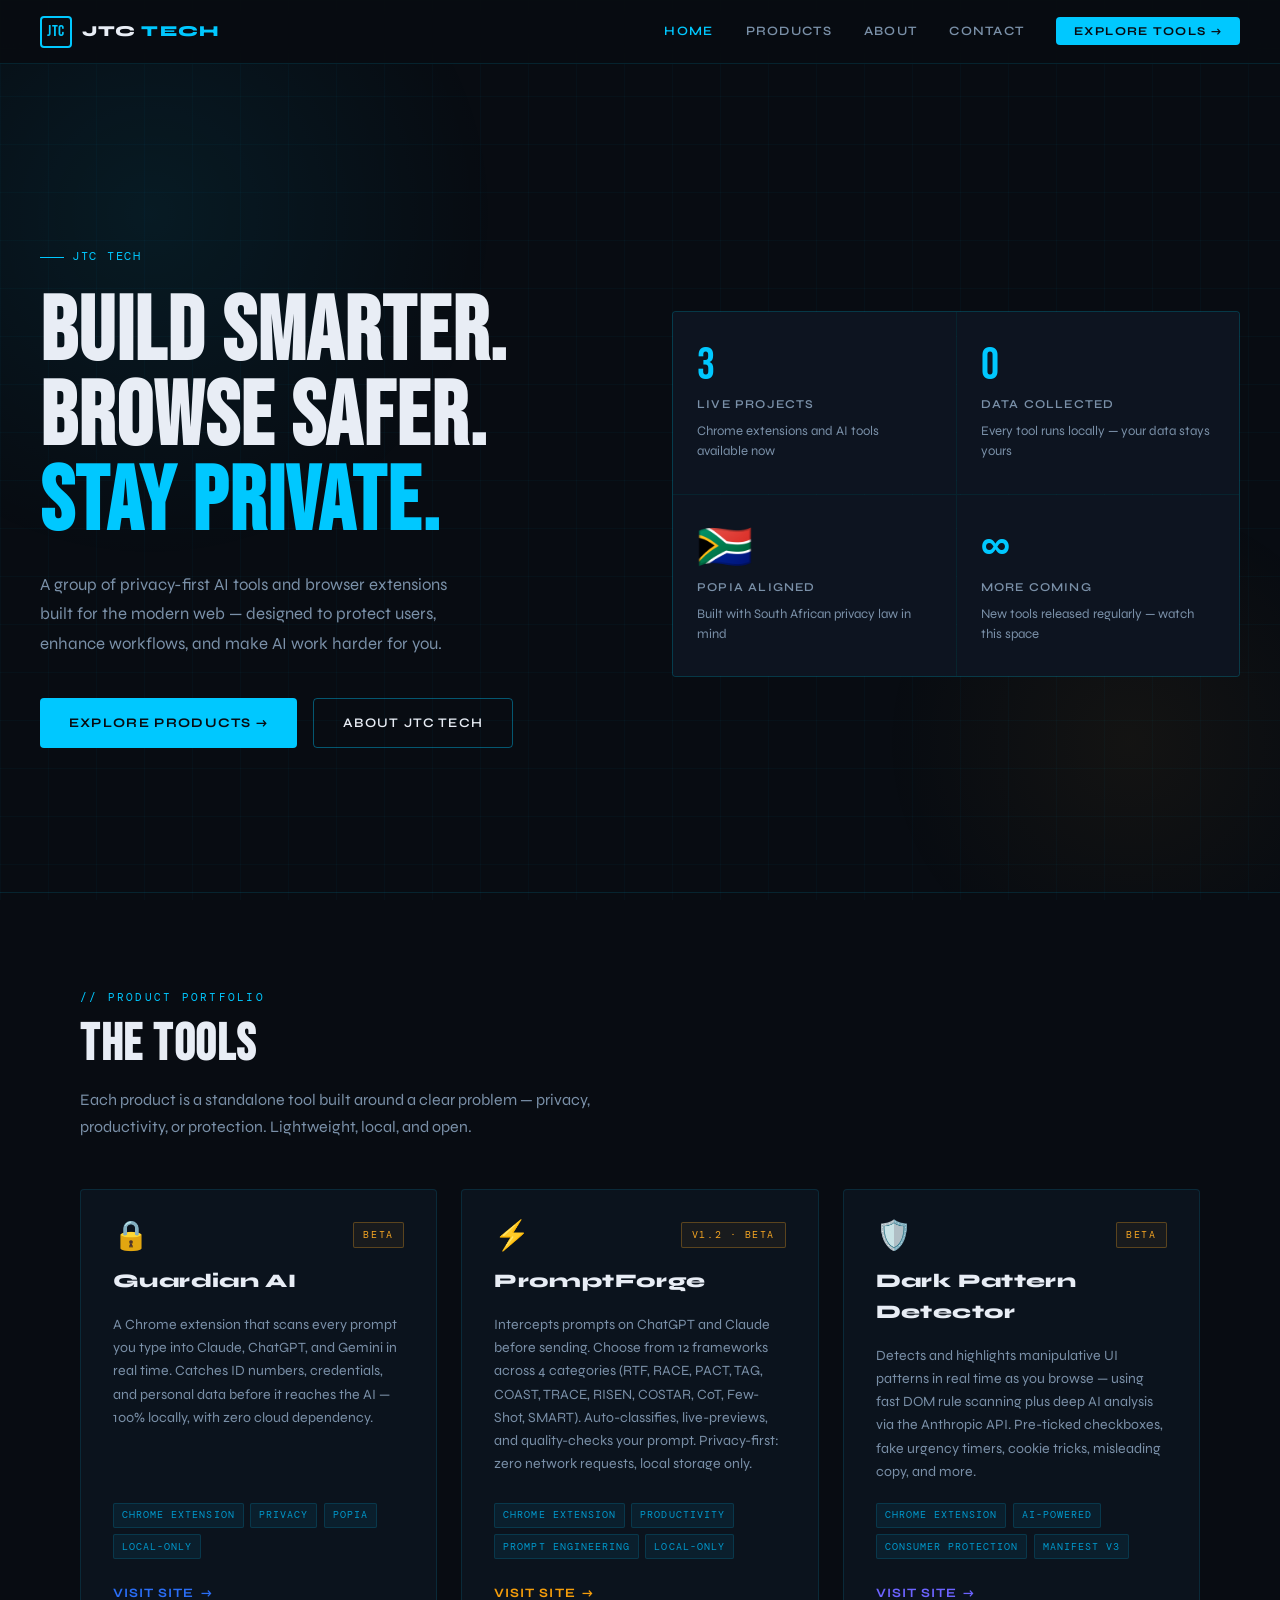
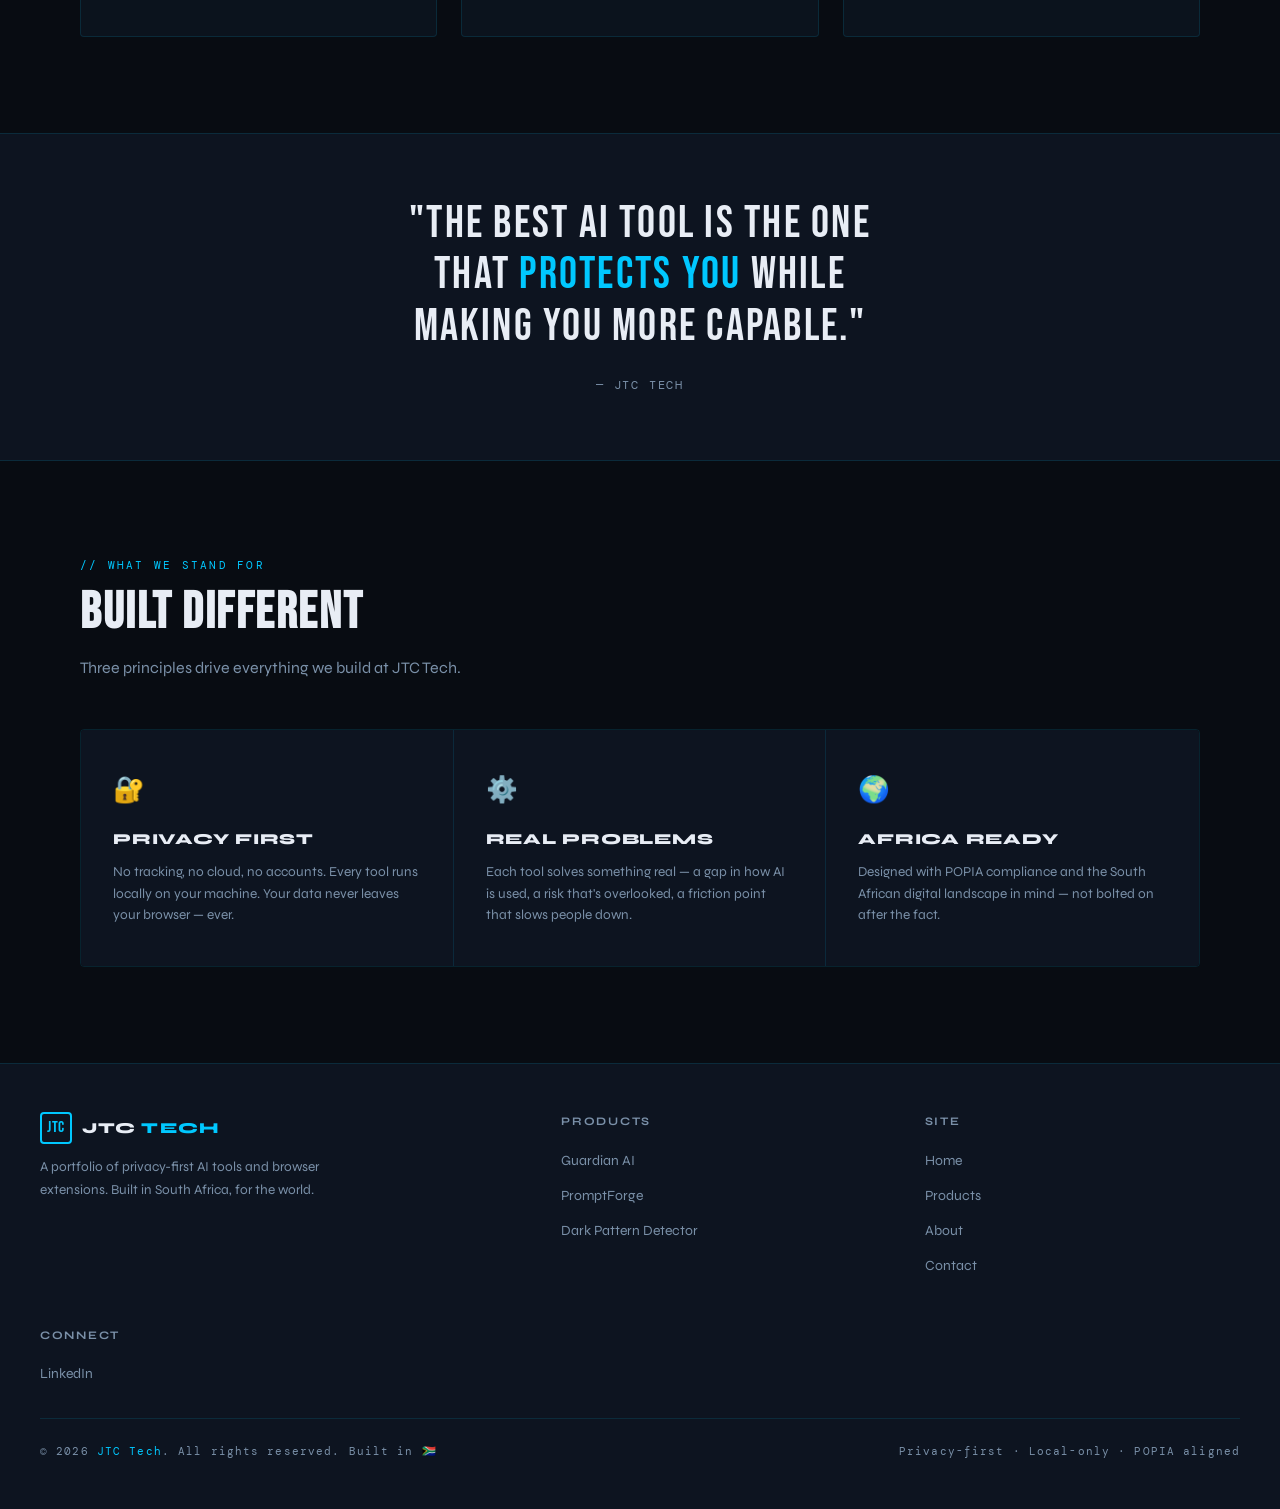
==== index.html @ aacb6f41 "seo: meta tags, schema, sitemap and robots.txt across all pages - index.html: Organization JSON-LD, " ====
﻿<!DOCTYPE html>
<html lang="en">
<head>
  <meta charset="UTF-8" />
  <meta name="viewport" content="width=device-width, initial-scale=1.0" />
  <title>JTC Technologies Group — AI-Powered Chrome Extensions</title>
  <meta name="description" content="JTC Technologies Group builds privacy-first AI productivity tools. Our Chrome extensions — PromptForge, GuardianAI, and Dark Pattern Detector — help you work smarter and safer with AI." />
  <meta name="keywords" content="JTC Technologies Group, Chrome extensions, AI productivity tools, prompt engineering, AI privacy, dark pattern detector, South Africa tech" />
  <meta property="og:title" content="JTC Technologies Group — AI-Powered Chrome Extensions" />
  <meta property="og:description" content="JTC Technologies Group builds privacy-first AI productivity tools. Our Chrome extensions — PromptForge, GuardianAI, and Dark Pattern Detector — help you work smarter and safer with AI." />
  <meta property="og:url" content="https://jtctech.co.za/" />
  <meta property="og:type" content="website" />
  <meta property="og:site_name" content="JTC Technologies Group" />
  <meta name="twitter:card" content="summary" />
  <meta name="twitter:title" content="JTC Technologies Group — AI-Powered Chrome Extensions" />
  <meta name="twitter:description" content="JTC Technologies Group builds privacy-first AI productivity tools. Our Chrome extensions — PromptForge, GuardianAI, and Dark Pattern Detector — help you work smarter and safer with AI." />
  <link rel="canonical" href="https://jtctech.co.za/" />
  <script type="application/ld+json">
  {
    "@context": "https://schema.org",
    "@type": "Organization",
    "name": "JTC Technologies Group",
    "url": "https://jtctech.co.za",
    "description": "Privacy-first AI productivity tools and Chrome extensions",
    "sameAs": ["https://github.com/JonBoyle82"]
  }
  </script>
  <link rel="icon" type="image/svg+xml" href="assets/favicon.svg" />
  <link rel="alternate icon" type="image/x-icon" href="assets/favicon.ico" />
  <link rel="preconnect" href="https://fonts.googleapis.com" />
  <link rel="preconnect" href="https://fonts.gstatic.com" crossorigin />
  <link href="https://fonts.googleapis.com/css2?family=Bebas+Neue&family=DM+Mono:wght@300;400;500&family=Syne:wght@400;600;700;800&display=swap" rel="stylesheet" />
  <style>
    /* ─── TOKENS ───────────────────────────────────────────── */
    :root {
      --bg:         #080c12;
      --bg-2:       #0d1420;
      --bg-3:       #111c2e;
      --border:     rgba(0,200,255,0.12);
      --border-hi:  rgba(0,200,255,0.4);
      --cyan:       #00c8ff;
      --cyan-dim:   #0099cc;
      --amber:      #f5a623;
      --text:       #e8edf5;
      --text-muted: #7a90a8;
      --card-bg:    rgba(13,20,32,0.9);
      --radius:     4px;
      --mono: 'DM Mono', monospace;
      --display: 'Bebas Neue', sans-serif;
      --body: 'Syne', sans-serif;
    }

    /* ─── RESET ────────────────────────────────────────────── */
    *, *::before, *::after { box-sizing: border-box; margin: 0; padding: 0; }
    html { scroll-behavior: smooth; }
    body {
      font-family: var(--body);
      background: var(--bg);
      color: var(--text);
      line-height: 1.6;
      overflow-x: hidden;
    }
    a { color: inherit; text-decoration: none; }
    img { display: block; max-width: 100%; }

    /* ─── GRID BACKGROUND ──────────────────────────────────── */
    body::before {
      content: '';
      position: fixed;
      inset: 0;
      background-image:
        linear-gradient(rgba(0,200,255,0.03) 1px, transparent 1px),
        linear-gradient(90deg, rgba(0,200,255,0.03) 1px, transparent 1px);
      background-size: 48px 48px;
      pointer-events: none;
      z-index: 0;
    }

    /* ─── NAV ──────────────────────────────────────────────── */
    nav {
      position: sticky;
      top: 0;
      z-index: 100;
      display: flex;
      align-items: center;
      justify-content: space-between;
      padding: 0 2.5rem;
      height: 64px;
      background: rgba(8,12,18,0.92);
      backdrop-filter: blur(12px);
      border-bottom: 1px solid var(--border);
    }
    .nav-logo {
      display: flex;
      align-items: center;
      gap: 0.6rem;
    }
    .nav-logo-mark {
      width: 32px; height: 32px;
      border: 2px solid var(--cyan);
      border-radius: var(--radius);
      display: flex; align-items: center; justify-content: center;
      font-family: var(--display);
      font-size: 1rem;
      color: var(--cyan);
      letter-spacing: 0.05em;
    }
    .nav-logo-text {
      font-family: var(--body);
      font-weight: 800;
      font-size: 0.95rem;
      letter-spacing: 0.08em;
      text-transform: uppercase;
    }
    .nav-logo-text span { color: var(--cyan); }
    .nav-links {
      display: flex;
      align-items: center;
      gap: 2rem;
      list-style: none;
      font-size: 0.8rem;
      font-weight: 600;
      letter-spacing: 0.1em;
      text-transform: uppercase;
    }
    .nav-links a {
      color: var(--text-muted);
      transition: color 0.2s;
    }
    .nav-links a:hover, .nav-links a.active { color: var(--cyan); }
    .nav-cta {
      font-size: 0.75rem;
      font-weight: 700;
      letter-spacing: 0.12em;
      text-transform: uppercase;
      color: var(--bg) !important;
      background: var(--cyan);
      padding: 0.45rem 1.1rem;
      border-radius: var(--radius);
      transition: background 0.2s, transform 0.15s;
    }
    .nav-cta:hover { background: #33d6ff; transform: translateY(-1px); }
    .nav-toggle { display: none; background: none; border: none; cursor: pointer; }
    .nav-toggle span {
      display: block; width: 22px; height: 2px;
      background: var(--text); margin: 5px 0;
      transition: all 0.25s;
    }

    /* ─── HERO ─────────────────────────────────────────────── */
    .hero {
      position: relative;
      min-height: 92vh;
      display: flex;
      align-items: center;
      padding: 6rem 2.5rem 4rem;
      overflow: hidden;
    }
    .hero-glow {
      position: absolute;
      top: -200px; left: -200px;
      width: 700px; height: 700px;
      background: radial-gradient(circle, rgba(0,200,255,0.08) 0%, transparent 70%);
      pointer-events: none;
    }
    .hero-glow-2 {
      position: absolute;
      bottom: -100px; right: -100px;
      width: 500px; height: 500px;
      background: radial-gradient(circle, rgba(245,166,35,0.05) 0%, transparent 70%);
      pointer-events: none;
    }
    .hero-inner {
      position: relative;
      max-width: 1200px;
      margin: 0 auto;
      width: 100%;
      display: grid;
      grid-template-columns: 1fr 1fr;
      gap: 4rem;
      align-items: center;
    }
    .hero-tag {
      display: inline-flex;
      align-items: center;
      gap: 0.5rem;
      font-family: var(--mono);
      font-size: 0.72rem;
      letter-spacing: 0.15em;
      text-transform: uppercase;
      color: var(--cyan);
      margin-bottom: 1.5rem;
    }
    .hero-tag::before {
      content: '';
      width: 24px; height: 1px;
      background: var(--cyan);
    }
    .hero h1 {
      font-family: var(--display);
      font-size: clamp(3.5rem, 7vw, 6.5rem);
      line-height: 0.95;
      letter-spacing: 0.02em;
      text-transform: uppercase;
      margin-bottom: 1.5rem;
    }
    .hero h1 em {
      font-style: normal;
      color: var(--cyan);
      display: block;
    }
    .hero-desc {
      font-size: 1.05rem;
      color: var(--text-muted);
      max-width: 440px;
      line-height: 1.75;
      margin-bottom: 2.5rem;
    }
    .hero-actions {
      display: flex;
      gap: 1rem;
      flex-wrap: wrap;
    }
    .btn-primary {
      display: inline-flex;
      align-items: center;
      gap: 0.5rem;
      background: var(--cyan);
      color: var(--bg);
      font-weight: 700;
      font-size: 0.82rem;
      letter-spacing: 0.1em;
      text-transform: uppercase;
      padding: 0.85rem 1.8rem;
      border-radius: var(--radius);
      transition: background 0.2s, transform 0.15s;
    }
    .btn-primary:hover { background: #33d6ff; transform: translateY(-2px); }
    .btn-outline {
      display: inline-flex;
      align-items: center;
      gap: 0.5rem;
      border: 1px solid var(--border-hi);
      color: var(--text);
      font-weight: 600;
      font-size: 0.82rem;
      letter-spacing: 0.1em;
      text-transform: uppercase;
      padding: 0.85rem 1.8rem;
      border-radius: var(--radius);
      transition: border-color 0.2s, color 0.2s, transform 0.15s;
    }
    .btn-outline:hover { border-color: var(--cyan); color: var(--cyan); transform: translateY(-2px); }

    /* Hero stats panel */
    .hero-stats {
      display: grid;
      grid-template-columns: 1fr 1fr;
      gap: 1px;
      background: var(--border);
      border: 1px solid var(--border);
      border-radius: var(--radius);
      overflow: hidden;
    }
    .stat-cell {
      background: var(--bg-2);
      padding: 2rem 1.5rem;
      position: relative;
    }
    .stat-cell::after {
      content: '';
      position: absolute;
      top: 0; left: 0;
      width: 2px; height: 100%;
      background: var(--cyan);
      opacity: 0;
      transition: opacity 0.3s;
    }
    .stat-cell:hover::after { opacity: 1; }
    .stat-number {
      font-family: var(--display);
      font-size: 2.8rem;
      color: var(--cyan);
      line-height: 1;
      margin-bottom: 0.4rem;
    }
    .stat-label {
      font-size: 0.75rem;
      font-weight: 600;
      letter-spacing: 0.1em;
      text-transform: uppercase;
      color: var(--text-muted);
    }
    .stat-desc {
      font-size: 0.82rem;
      color: var(--text-muted);
      margin-top: 0.5rem;
      line-height: 1.5;
    }

    /* ─── SECTION WRAPPER ──────────────────────────────────── */
    .section {
      position: relative;
      padding: 6rem 2.5rem;
      max-width: 1200px;
      margin: 0 auto;
    }
    .section-tag {
      font-family: var(--mono);
      font-size: 0.7rem;
      letter-spacing: 0.2em;
      text-transform: uppercase;
      color: var(--cyan);
      margin-bottom: 0.75rem;
    }
    .section-title {
      font-family: var(--display);
      font-size: clamp(2.5rem, 4vw, 3.5rem);
      letter-spacing: 0.03em;
      text-transform: uppercase;
      line-height: 1;
      margin-bottom: 1rem;
    }
    .section-sub {
      font-size: 1rem;
      color: var(--text-muted);
      max-width: 540px;
      line-height: 1.7;
      margin-bottom: 3rem;
    }
    .divider {
      width: 100%;
      height: 1px;
      background: var(--border);
      margin: 0 auto;
    }

    /* ─── PRODUCTS GRID ────────────────────────────────────── */
    .products-grid {
      display: grid;
      grid-template-columns: repeat(auto-fill, minmax(340px, 1fr));
      gap: 1.5rem;
    }
    .product-card {
      position: relative;
      background: var(--card-bg);
      border: 1px solid var(--border);
      border-radius: var(--radius);
      padding: 2rem;
      display: flex;
      flex-direction: column;
      gap: 1rem;
      overflow: hidden;
      transition: border-color 0.3s, transform 0.25s;
      cursor: pointer;
    }
    .product-card::before {
      content: '';
      position: absolute;
      top: 0; left: 0; right: 0;
      height: 2px;
      background: linear-gradient(90deg, var(--c, var(--cyan)), transparent);
      opacity: 0;
      transition: opacity 0.3s;
    }
    .product-card:hover { border-color: var(--border-hi); transform: translateY(-4px); }
    .product-card:hover::before { opacity: 1; }
    .card-header {
      display: flex;
      align-items: flex-start;
      justify-content: space-between;
      gap: 1rem;
    }
    .card-icon {
      font-size: 1.8rem;
      line-height: 1;
    }
    .card-status {
      font-family: var(--mono);
      font-size: 0.65rem;
      letter-spacing: 0.15em;
      text-transform: uppercase;
      padding: 0.25rem 0.6rem;
      border-radius: 2px;
      border: 1px solid;
    }
    .status-live { color: #3dffa0; border-color: rgba(61,255,160,0.3); background: rgba(61,255,160,0.06); }
    .status-beta { color: var(--amber); border-color: rgba(245,166,35,0.3); background: rgba(245,166,35,0.06); }
    .status-soon { color: var(--text-muted); border-color: var(--border); background: transparent; }
    .card-title {
      font-family: var(--body);
      font-weight: 800;
      font-size: 1.2rem;
      letter-spacing: 0.02em;
    }
    .card-desc {
      font-size: 0.88rem;
      color: var(--text-muted);
      line-height: 1.65;
      flex: 1;
    }
    .card-tags {
      display: flex;
      flex-wrap: wrap;
      gap: 0.4rem;
      margin-top: 0.25rem;
    }
    .tag {
      font-family: var(--mono);
      font-size: 0.65rem;
      letter-spacing: 0.1em;
      text-transform: uppercase;
      color: var(--cyan-dim);
      background: rgba(0,200,255,0.07);
      border: 1px solid rgba(0,200,255,0.15);
      padding: 0.2rem 0.5rem;
      border-radius: 2px;
    }
    .card-link {
      display: inline-flex;
      align-items: center;
      gap: 0.4rem;
      font-size: 0.8rem;
      font-weight: 700;
      letter-spacing: 0.08em;
      text-transform: uppercase;
      color: var(--c, var(--cyan));
      margin-top: 0.5rem;
      transition: gap 0.2s;
    }
    .card-link:hover { gap: 0.8rem; }

    /* Placeholder card */
    .product-card.placeholder {
      border-style: dashed;
      opacity: 0.45;
      cursor: default;
    }
    .product-card.placeholder:hover { transform: none; border-color: var(--border); }
    .product-card.placeholder::before { display: none; }
    .placeholder-inner {
      display: flex;
      flex-direction: column;
      align-items: center;
      justify-content: center;
      height: 180px;
      gap: 0.75rem;
      color: var(--text-muted);
    }
    .placeholder-inner .plus {
      font-size: 2rem;
      color: var(--border-hi);
    }
    .placeholder-inner p {
      font-family: var(--mono);
      font-size: 0.72rem;
      letter-spacing: 0.15em;
      text-transform: uppercase;
    }

    /* ─── MISSION STRIP ────────────────────────────────────── */
    .mission-strip {
      background: var(--bg-2);
      border-top: 1px solid var(--border);
      border-bottom: 1px solid var(--border);
      padding: 4rem 2.5rem;
      text-align: center;
    }
    .mission-strip blockquote {
      font-family: var(--display);
      font-size: clamp(1.8rem, 3.5vw, 3rem);
      letter-spacing: 0.05em;
      text-transform: uppercase;
      line-height: 1.15;
      max-width: 860px;
      margin: 0 auto;
    }
    .mission-strip blockquote em {
      font-style: normal;
      color: var(--cyan);
    }
    .mission-strip cite {
      display: block;
      margin-top: 1.5rem;
      font-family: var(--mono);
      font-size: 0.75rem;
      letter-spacing: 0.15em;
      text-transform: uppercase;
      color: var(--text-muted);
      font-style: normal;
    }

    /* ─── PILLARS ──────────────────────────────────────────── */
    .pillars {
      display: grid;
      grid-template-columns: repeat(3, 1fr);
      gap: 0;
      border: 1px solid var(--border);
      border-radius: var(--radius);
      overflow: hidden;
    }
    .pillar {
      padding: 2.5rem 2rem;
      border-right: 1px solid var(--border);
      background: var(--bg-2);
      transition: background 0.3s;
    }
    .pillar:last-child { border-right: none; }
    .pillar:hover { background: var(--bg-3); }
    .pillar-icon {
      font-size: 1.6rem;
      margin-bottom: 1rem;
    }
    .pillar h3 {
      font-weight: 800;
      font-size: 0.95rem;
      letter-spacing: 0.05em;
      text-transform: uppercase;
      margin-bottom: 0.6rem;
    }
    .pillar p {
      font-size: 0.85rem;
      color: var(--text-muted);
      line-height: 1.6;
    }

    /* ─── FOOTER ───────────────────────────────────────────── */
    footer {
      background: var(--bg-2);
      border-top: 1px solid var(--border);
      padding: 3rem 2.5rem;
    }
    .footer-inner {
      max-width: 1200px;
      margin: 0 auto;
      display: grid;
      grid-template-columns: 1.5fr 1fr 1fr;
      gap: 3rem;
    }
    .footer-brand p {
      font-size: 0.85rem;
      color: var(--text-muted);
      line-height: 1.65;
      margin-top: 0.75rem;
      max-width: 280px;
    }
    .footer-col h4 {
      font-size: 0.72rem;
      font-weight: 700;
      letter-spacing: 0.15em;
      text-transform: uppercase;
      color: var(--text-muted);
      margin-bottom: 1rem;
    }
    .footer-col ul {
      list-style: none;
      display: flex;
      flex-direction: column;
      gap: 0.6rem;
    }
    .footer-col a {
      font-size: 0.875rem;
      color: var(--text-muted);
      transition: color 0.2s;
    }
    .footer-col a:hover { color: var(--cyan); }
    .footer-bottom {
      max-width: 1200px;
      margin: 2rem auto 0;
      padding-top: 1.5rem;
      border-top: 1px solid var(--border);
      display: flex;
      align-items: center;
      justify-content: space-between;
      flex-wrap: wrap;
      gap: 1rem;
    }
    .footer-bottom p {
      font-family: var(--mono);
      font-size: 0.7rem;
      letter-spacing: 0.1em;
      color: var(--text-muted);
    }
    .footer-bottom span { color: var(--cyan); }

    /* ─── ANIMATIONS ───────────────────────────────────────── */
    @keyframes fade-up {
      from { opacity: 0; transform: translateY(24px); }
      to   { opacity: 1; transform: translateY(0); }
    }
    .fade-in { animation: fade-up 0.7s ease both; }
    .delay-1 { animation-delay: 0.1s; }
    .delay-2 { animation-delay: 0.2s; }
    .delay-3 { animation-delay: 0.3s; }

    /* ─── RESPONSIVE ───────────────────────────────────────── */
    @media (max-width: 900px) {
      .hero-inner { grid-template-columns: 1fr; }
      .hero-stats { display: none; }
      .pillars { grid-template-columns: 1fr; }
      .pillar { border-right: none; border-bottom: 1px solid var(--border); }
      .footer-inner { grid-template-columns: 1fr 1fr; }
    }
    @media (max-width: 640px) {
      nav { padding: 0 1.25rem; }
      .nav-links { display: none; }
      .nav-links.open {
        display: flex; flex-direction: column;
        position: fixed; top: 64px; left: 0; right: 0;
        background: var(--bg);
        border-bottom: 1px solid var(--border);
        padding: 1.5rem;
        gap: 1.25rem;
        z-index: 99;
      }
      .nav-toggle { display: block; }
      .hero { padding: 4rem 1.25rem 3rem; }
      .section { padding: 4rem 1.25rem; }
      .mission-strip { padding: 3rem 1.25rem; }
      .footer-inner { grid-template-columns: 1fr; }
      .products-grid { grid-template-columns: 1fr; }
    }
  </style>
</head>
<body>

  <!-- ─── NAV ─────────────────────────────────────────────── -->
  <nav>
    <a href="index.html" class="nav-logo">
      <div class="nav-logo-mark">JTC</div>
      <div class="nav-logo-text">JTC <span>Tech</span></div>
    </a>
    <ul class="nav-links" id="navLinks">
      <li><a href="index.html" class="active">Home</a></li>
      <li><a href="products.html">Products</a></li>
      <li><a href="about.html">About</a></li>
      <li><a href="contact.html">Contact</a></li>
      <li><a href="products.html" class="nav-cta">Explore Tools →</a></li>
    </ul>
    <button class="nav-toggle" id="navToggle" aria-label="Toggle menu">
      <span></span><span></span><span></span>
    </button>
  </nav>

  <!-- ─── HERO ─────────────────────────────────────────────── -->
  <section class="hero">
    <div class="hero-glow"></div>
    <div class="hero-glow-2"></div>
    <div class="hero-inner">
      <div>
        <div class="hero-tag fade-in">JTC Tech</div>
        <h1 class="fade-in delay-1">
          Build Smarter.<br>
          Browse Safer.<br>
          <em>Stay Private.</em>
        </h1>
        <p class="hero-desc fade-in delay-2">
          A group of privacy-first AI tools and browser extensions built for the modern web — designed to protect users, enhance workflows, and make AI work harder for you.
        </p>
        <div class="hero-actions fade-in delay-3">
          <a href="products.html" class="btn-primary">Explore Products →</a>
          <a href="about.html" class="btn-outline">About JTC Tech</a>
        </div>
      </div>
      <div class="hero-stats fade-in delay-2">
        <div class="stat-cell">
          <div class="stat-number">3</div>
          <div class="stat-label">Live Projects</div>
          <div class="stat-desc">Chrome extensions and AI tools available now</div>
        </div>
        <div class="stat-cell">
          <div class="stat-number">0</div>
          <div class="stat-label">Data Collected</div>
          <div class="stat-desc">Every tool runs locally — your data stays yours</div>
        </div>
        <div class="stat-cell">
          <div class="stat-number">🇿🇦</div>
          <div class="stat-label">POPIA Aligned</div>
          <div class="stat-desc">Built with South African privacy law in mind</div>
        </div>
        <div class="stat-cell">
          <div class="stat-number">∞</div>
          <div class="stat-label">More Coming</div>
          <div class="stat-desc">New tools released regularly — watch this space</div>
        </div>
      </div>
    </div>
  </section>

  <div class="divider"></div>

  <!-- ─── PRODUCTS ─────────────────────────────────────────── -->
  <div class="section">
    <div class="section-tag">// Product portfolio</div>
    <h2 class="section-title">The Tools</h2>
    <p class="section-sub">
      Each product is a standalone tool built around a clear problem — privacy, productivity, or protection. Lightweight, local, and open.
    </p>

    <div class="products-grid">

      <!-- Guardian AI -->
      <div class="product-card" style="--c:#2a6ef5" onclick="window.open('https://guardian.jtctech.co.za','_blank')">
        <div class="card-header">
          <div class="card-icon">🔒</div>
          <span class="card-status status-beta">Beta</span>
        </div>
        <div class="card-title">Guardian AI</div>
        <div class="card-desc">
          A Chrome extension that scans every prompt you type into Claude, ChatGPT, and Gemini in real time. Catches ID numbers, credentials, and personal data before it reaches the AI — 100% locally, with zero cloud dependency.
        </div>
        <div class="card-tags">
          <span class="tag">Chrome Extension</span>
          <span class="tag">Privacy</span>
          <span class="tag">POPIA</span>
          <span class="tag">Local-only</span>
        </div>
        <a href="https://guardian.jtctech.co.za" target="_blank" class="card-link">
          Visit site <span>→</span>
        </a>
      </div>

      <!-- PromptForge -->
      <div class="product-card" style="--c:#f59e0b" onclick="window.open('https://promptforge.jtctech.co.za','_blank')">
        <div class="card-header">
          <div class="card-icon">⚡</div>
          <span class="card-status status-beta">v1.2 · Beta</span>
        </div>
        <div class="card-title">PromptForge</div>
        <div class="card-desc">
          Intercepts prompts on ChatGPT and Claude before sending. Choose from 12 frameworks across 4 categories (RTF, RACE, PACT, TAG, COAST, TRACE, RISEN, COSTAR, CoT, Few-Shot, SMART). Auto-classifies, live-previews, and quality-checks your prompt. Privacy-first: zero network requests, local storage only.
        </div>
        <div class="card-tags">
          <span class="tag">Chrome Extension</span>
          <span class="tag">Productivity</span>
          <span class="tag">Prompt Engineering</span>
          <span class="tag">Local-only</span>
        </div>
        <a href="https://promptforge.jtctech.co.za" target="_blank" class="card-link">
          Visit site <span>→</span>
        </a>
      </div>

      <!-- Dark Pattern Detector -->
      <div class="product-card" style="--c:#6c63ff" onclick="window.open('https://darkpattern.jtctech.co.za','_blank')">
        <div class="card-header">
          <div class="card-icon">🛡️</div>
          <span class="card-status status-beta">Beta</span>
        </div>
        <div class="card-title">Dark Pattern Detector</div>
        <div class="card-desc">
          Detects and highlights manipulative UI patterns in real time as you browse — using fast DOM rule scanning plus deep AI analysis via the Anthropic API. Pre-ticked checkboxes, fake urgency timers, cookie tricks, misleading copy, and more.
        </div>
        <div class="card-tags">
          <span class="tag">Chrome Extension</span>
          <span class="tag">AI-powered</span>
          <span class="tag">Consumer Protection</span>
          <span class="tag">Manifest V3</span>
        </div>
        <a href="https://darkpattern.jtctech.co.za" target="_blank" class="card-link">
          Visit site <span>→</span>
        </a>
      </div>

    </div>
  </div>

  <!-- ─── MISSION STRIP ─────────────────────────────────────── -->
  <div class="mission-strip">
    <blockquote>
      "The best AI tool is the one<br>
      that <em>protects you</em> while<br>
      making you more capable."
    </blockquote>
    <cite>— JTC Tech</cite>
  </div>

  <!-- ─── PILLARS ───────────────────────────────────────────── -->
  <div class="section">
    <div class="section-tag">// What we stand for</div>
    <h2 class="section-title">Built Different</h2>
    <p class="section-sub">Three principles drive everything we build at JTC Tech.</p>

    <div class="pillars">
      <div class="pillar">
        <div class="pillar-icon">🔐</div>
        <h3>Privacy First</h3>
        <p>No tracking, no cloud, no accounts. Every tool runs locally on your machine. Your data never leaves your browser — ever.</p>
      </div>
      <div class="pillar">
        <div class="pillar-icon">⚙️</div>
        <h3>Real Problems</h3>
        <p>Each tool solves something real — a gap in how AI is used, a risk that's overlooked, a friction point that slows people down.</p>
      </div>
      <div class="pillar">
        <div class="pillar-icon">🌍</div>
        <h3>Africa Ready</h3>
        <p>Designed with POPIA compliance and the South African digital landscape in mind — not bolted on after the fact.</p>
      </div>
    </div>
  </div>

  <!-- ─── FOOTER ────────────────────────────────────────────── -->
  <footer>
    <div class="footer-inner">
      <div class="footer-brand">
        <div class="nav-logo">
          <div class="nav-logo-mark">JTC</div>
          <div class="nav-logo-text">JTC <span>Tech</span></div>
        </div>
        <p>A portfolio of privacy-first AI tools and browser extensions. Built in South Africa, for the world.</p>
      </div>
      <div class="footer-col">
        <h4>Products</h4>
        <ul>
          <li><a href="https://guardian.jtctech.co.za" target="_blank">Guardian AI</a></li>
          <li><a href="https://promptforge.jtctech.co.za" target="_blank">PromptForge</a></li>
          <li><a href="https://darkpattern.jtctech.co.za" target="_blank">Dark Pattern Detector</a></li>
        </ul>
      </div>
      <div class="footer-col">
        <h4>Site</h4>
        <ul>
          <li><a href="index.html">Home</a></li>
          <li><a href="products.html">Products</a></li>
          <li><a href="about.html">About</a></li>
          <li><a href="contact.html">Contact</a></li>
        </ul>
      </div>
      <div class="footer-col">
        <h4>Connect</h4>
        <ul>
          <li><a href="https://www.linkedin.com/in/jonathanboyle1982/" target="_blank">LinkedIn</a></li>
        </ul>
      </div>
    </div>
    <div class="footer-bottom">
      <p>© 2026 <span>JTC Tech</span>. All rights reserved. Built in <span>🇿🇦</span></p>
      <p>Privacy-first · Local-only · POPIA aligned</p>
    </div>
  </footer>

  <script>
    // Nav toggle (mobile)
    const toggle = document.getElementById('navToggle');
    const links  = document.getElementById('navLinks');
    toggle.addEventListener('click', () => links.classList.toggle('open'));

    // Scroll-in animation for cards
    const observer = new IntersectionObserver((entries) => {
      entries.forEach(e => {
        if (e.isIntersecting) {
          e.target.style.opacity = '1';
          e.target.style.transform = 'translateY(0)';
        }
      });
    }, { threshold: 0.1 });

    document.querySelectorAll('.product-card, .pillar').forEach(el => {
      el.style.opacity = '0';
      el.style.transform = 'translateY(20px)';
      el.style.transition = 'opacity 0.5s ease, transform 0.5s ease, border-color 0.3s';
      observer.observe(el);
    });
  </script>

</body>
</html>
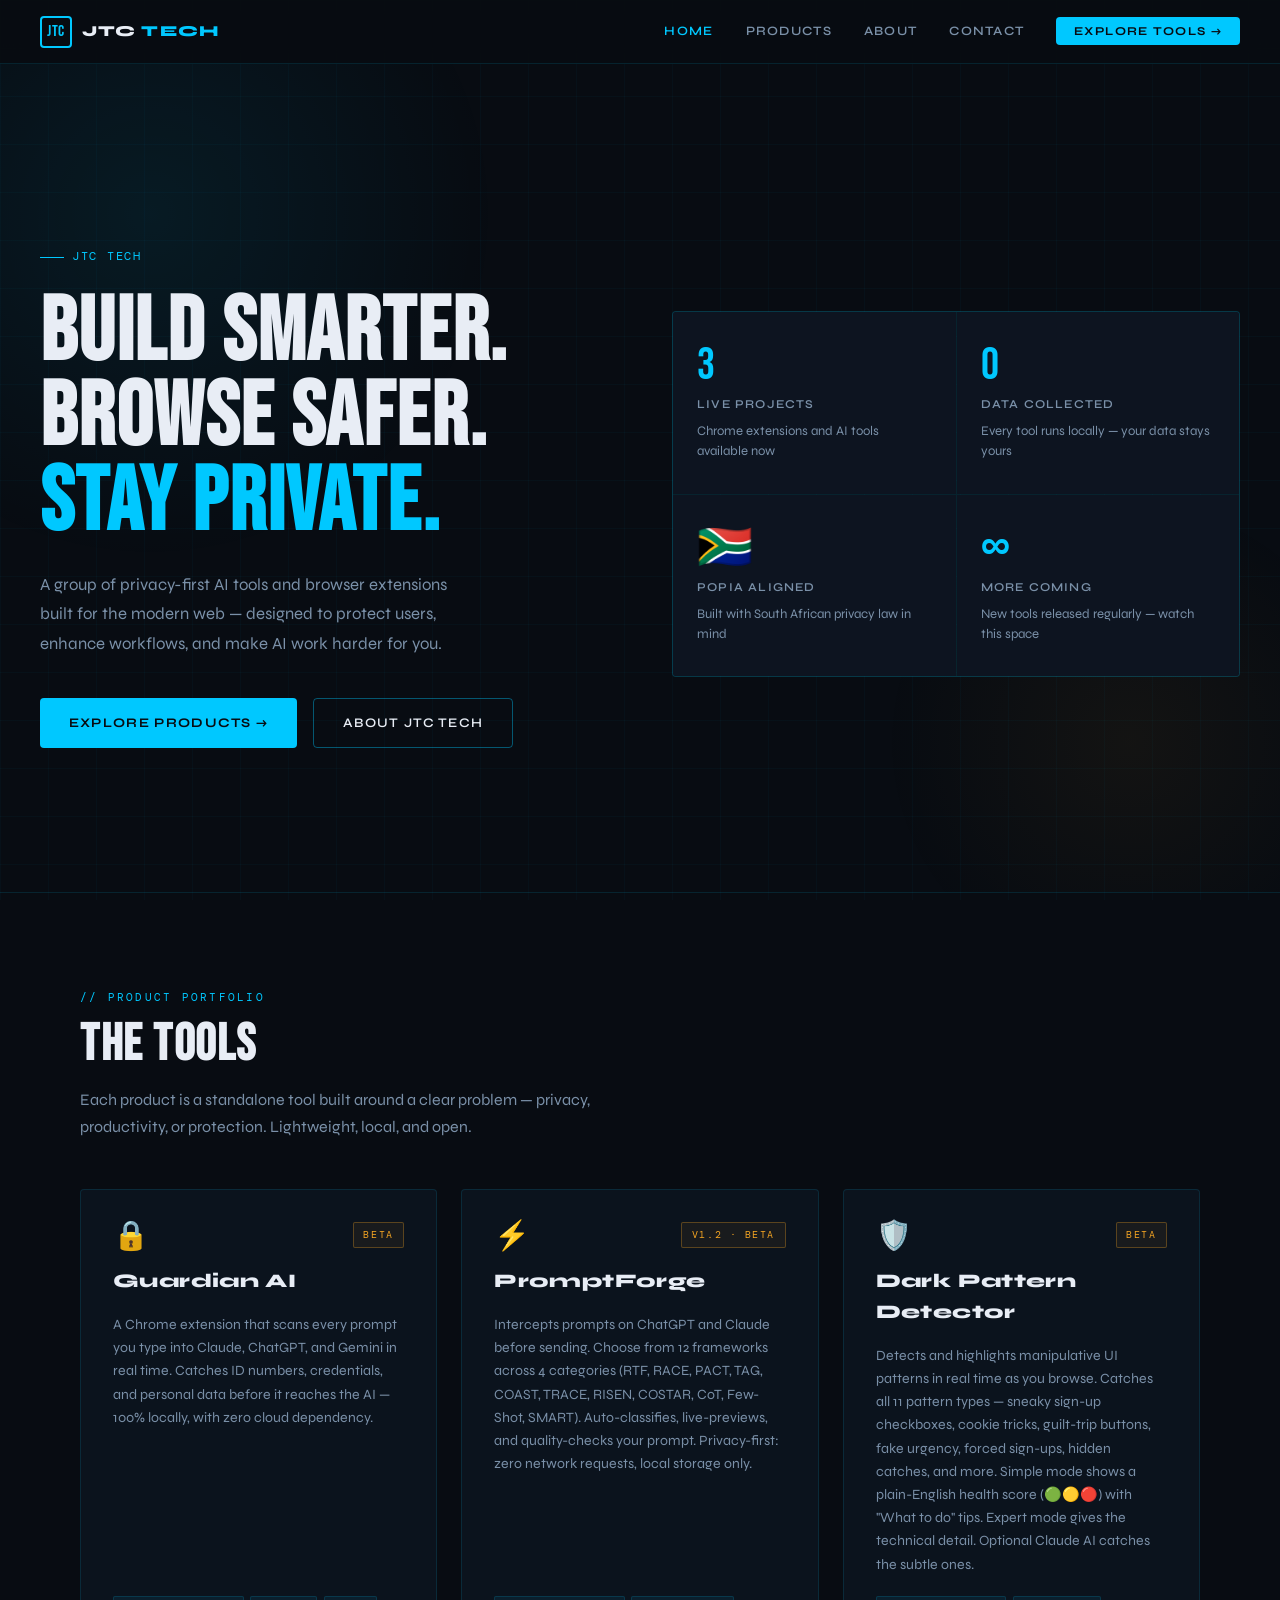
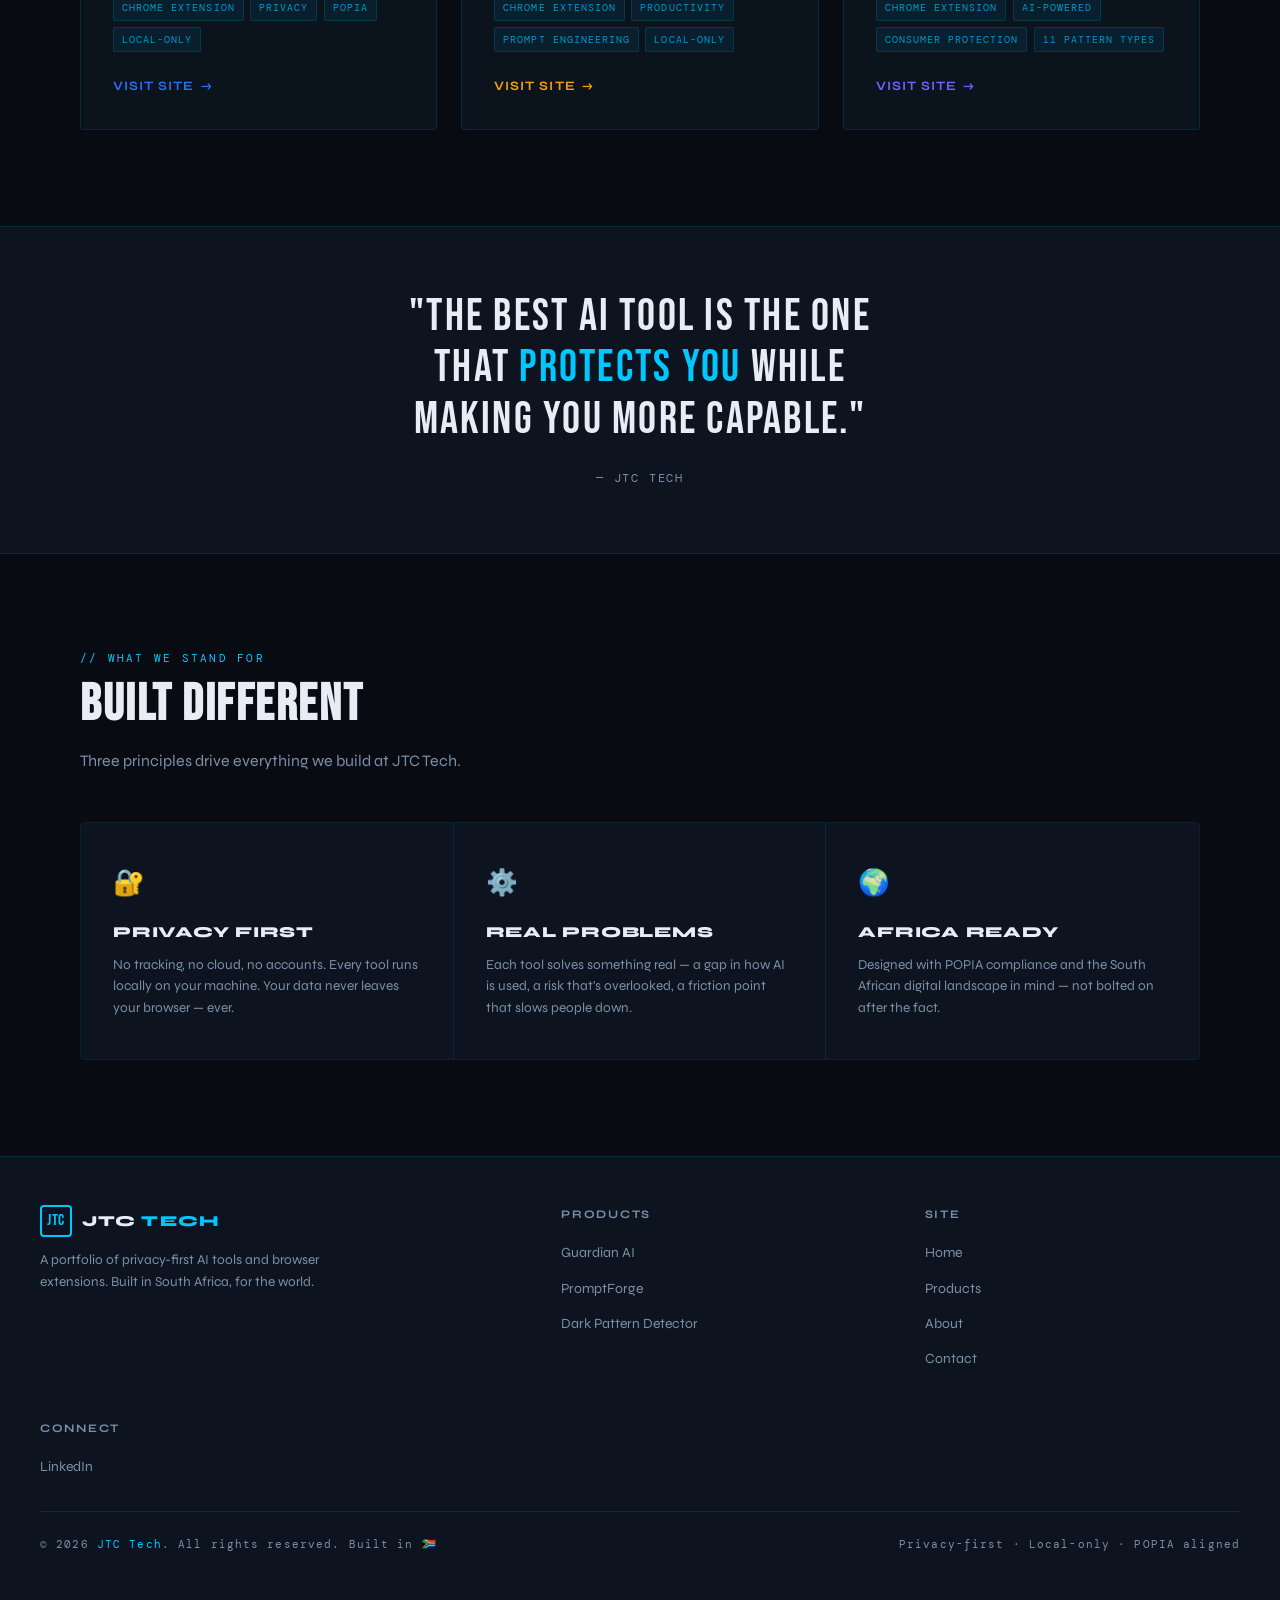
==== commit 9d3bea02: "update: sync Dark Pattern Detector card on index.html to v2.0 features Co-Authored-By: Claude Sonnet" ====
--- a/index.html
+++ b/index.html
@@ -749,13 +749,13 @@
         </div>
         <div class="card-title">Dark Pattern Detector</div>
         <div class="card-desc">
-          Detects and highlights manipulative UI patterns in real time as you browse — using fast DOM rule scanning plus deep AI analysis via the Anthropic API. Pre-ticked checkboxes, fake urgency timers, cookie tricks, misleading copy, and more.
+          Detects and highlights manipulative UI patterns in real time as you browse. Catches all 11 pattern types — sneaky sign-up checkboxes, cookie tricks, guilt-trip buttons, fake urgency, forced sign-ups, hidden catches, and more. Simple mode shows a plain-English health score (🟢🟡🔴) with "What to do" tips. Expert mode gives the technical detail. Optional Claude AI catches the subtle ones.
         </div>
         <div class="card-tags">
           <span class="tag">Chrome Extension</span>
           <span class="tag">AI-powered</span>
           <span class="tag">Consumer Protection</span>
-          <span class="tag">Manifest V3</span>
+          <span class="tag">11 Pattern Types</span>
         </div>
         <a href="https://darkpattern.jtctech.co.za" target="_blank" class="card-link">
           Visit site <span>→</span>
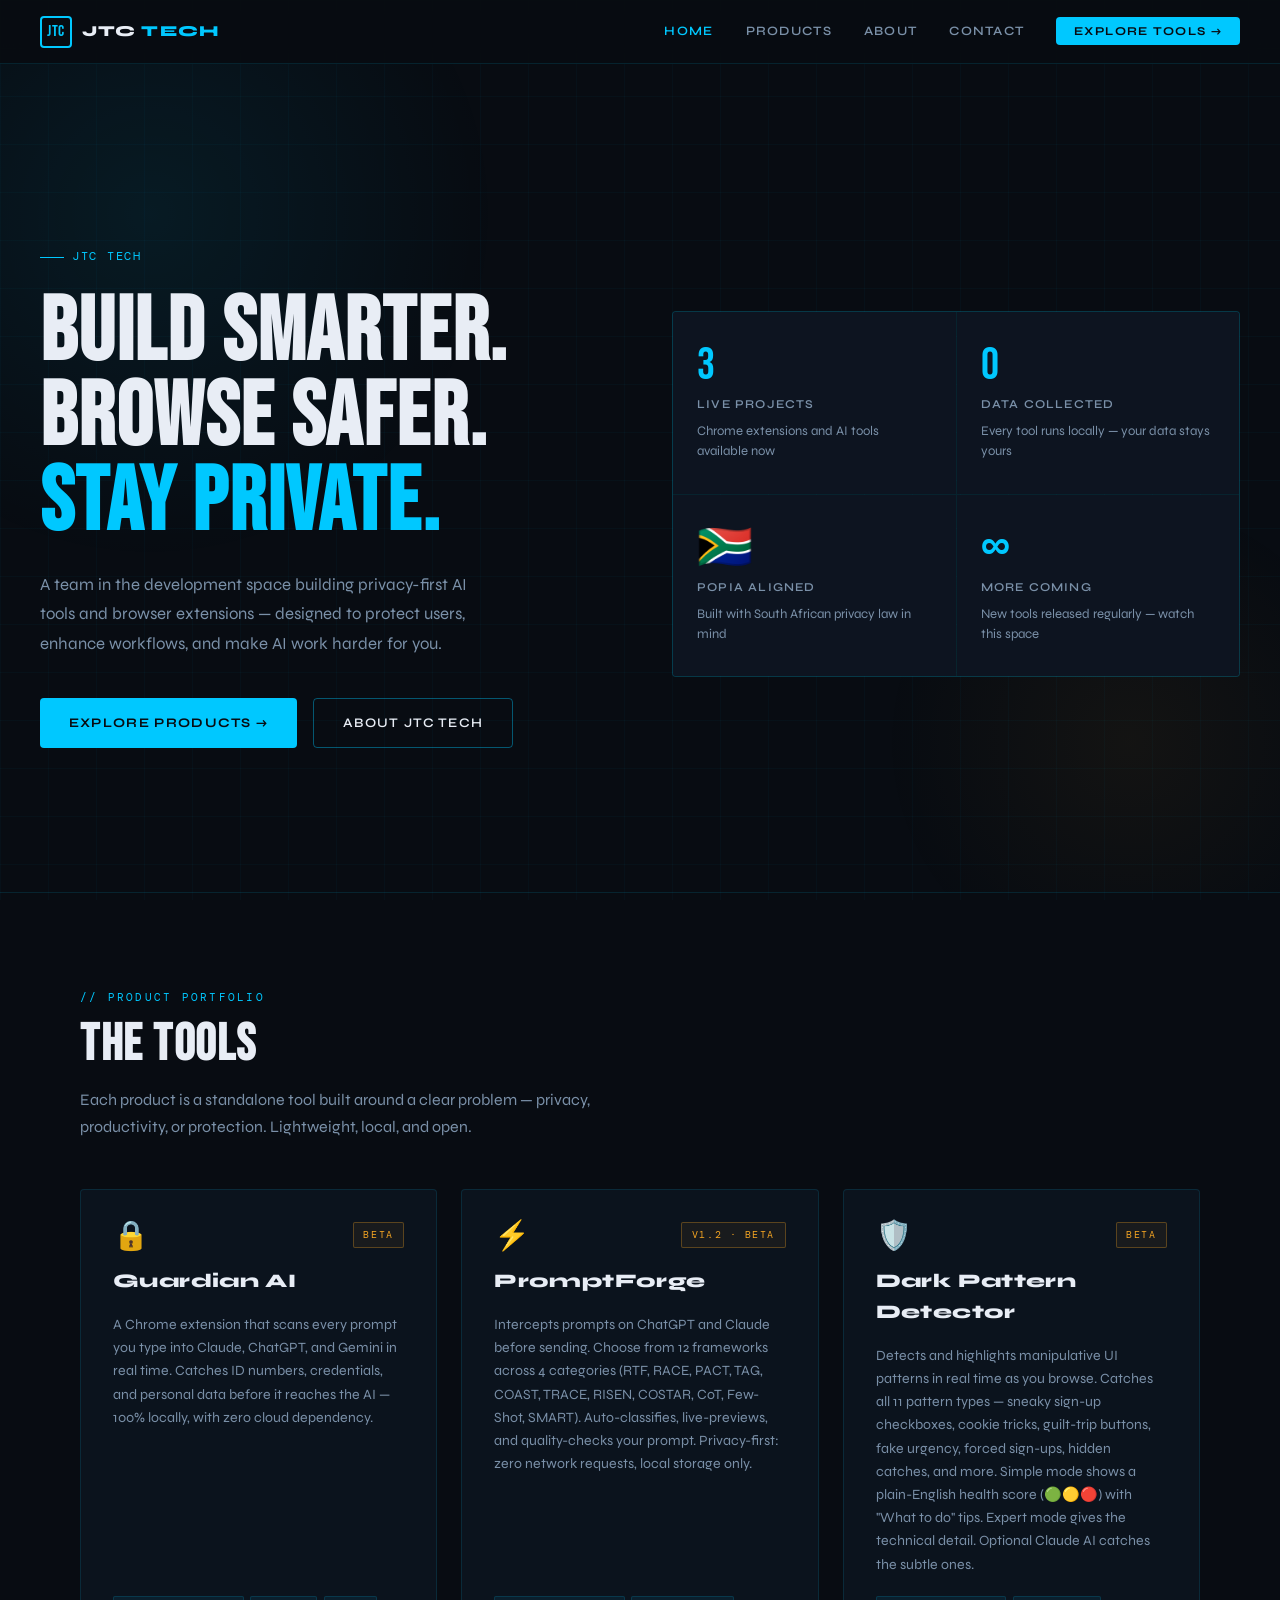
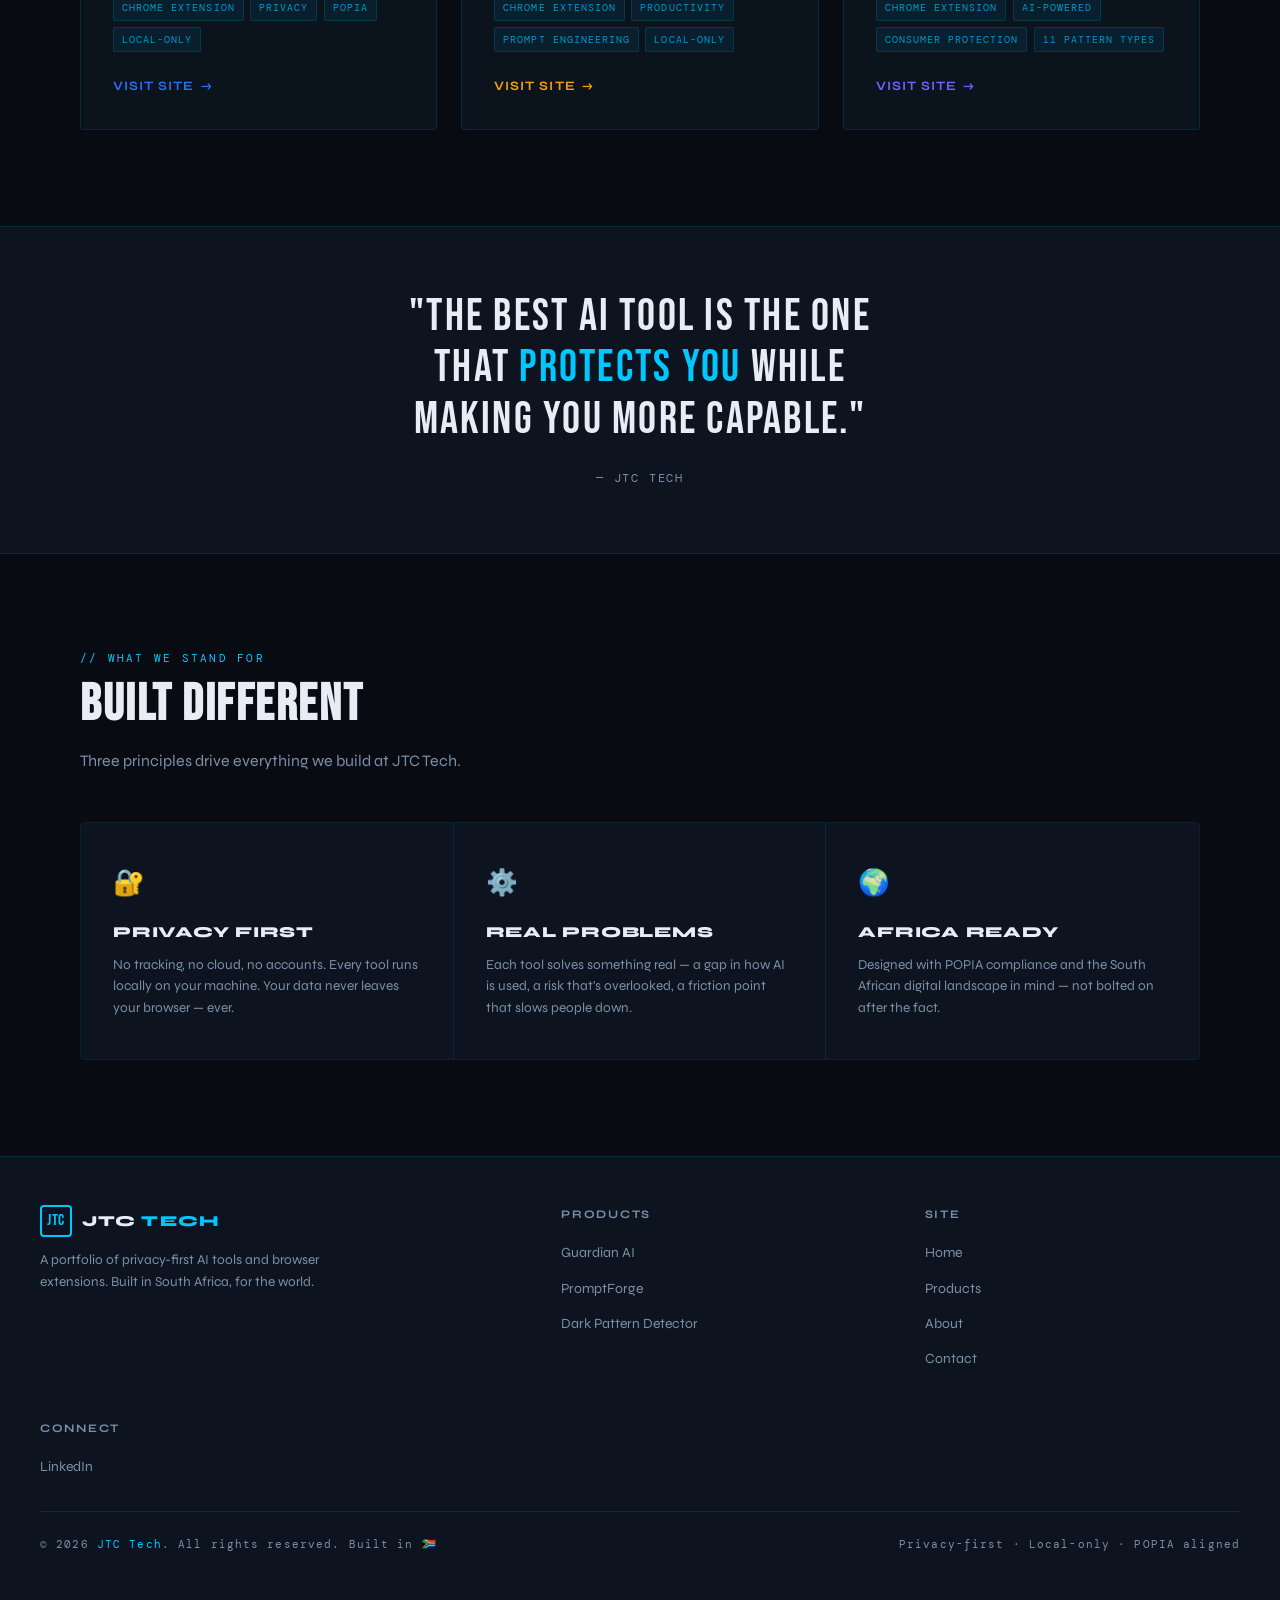
==== commit 41c6a991: "Reframe JTC Tech as a team rather than solo developer - about.html: page sub, origin story, and foot" ====
--- a/index.html
+++ b/index.html
@@ -655,7 +655,7 @@
           <em>Stay Private.</em>
         </h1>
         <p class="hero-desc fade-in delay-2">
-          A group of privacy-first AI tools and browser extensions built for the modern web — designed to protect users, enhance workflows, and make AI work harder for you.
+          A team in the development space building privacy-first AI tools and browser extensions — designed to protect users, enhance workflows, and make AI work harder for you.
         </p>
         <div class="hero-actions fade-in delay-3">
           <a href="products.html" class="btn-primary">Explore Products →</a>
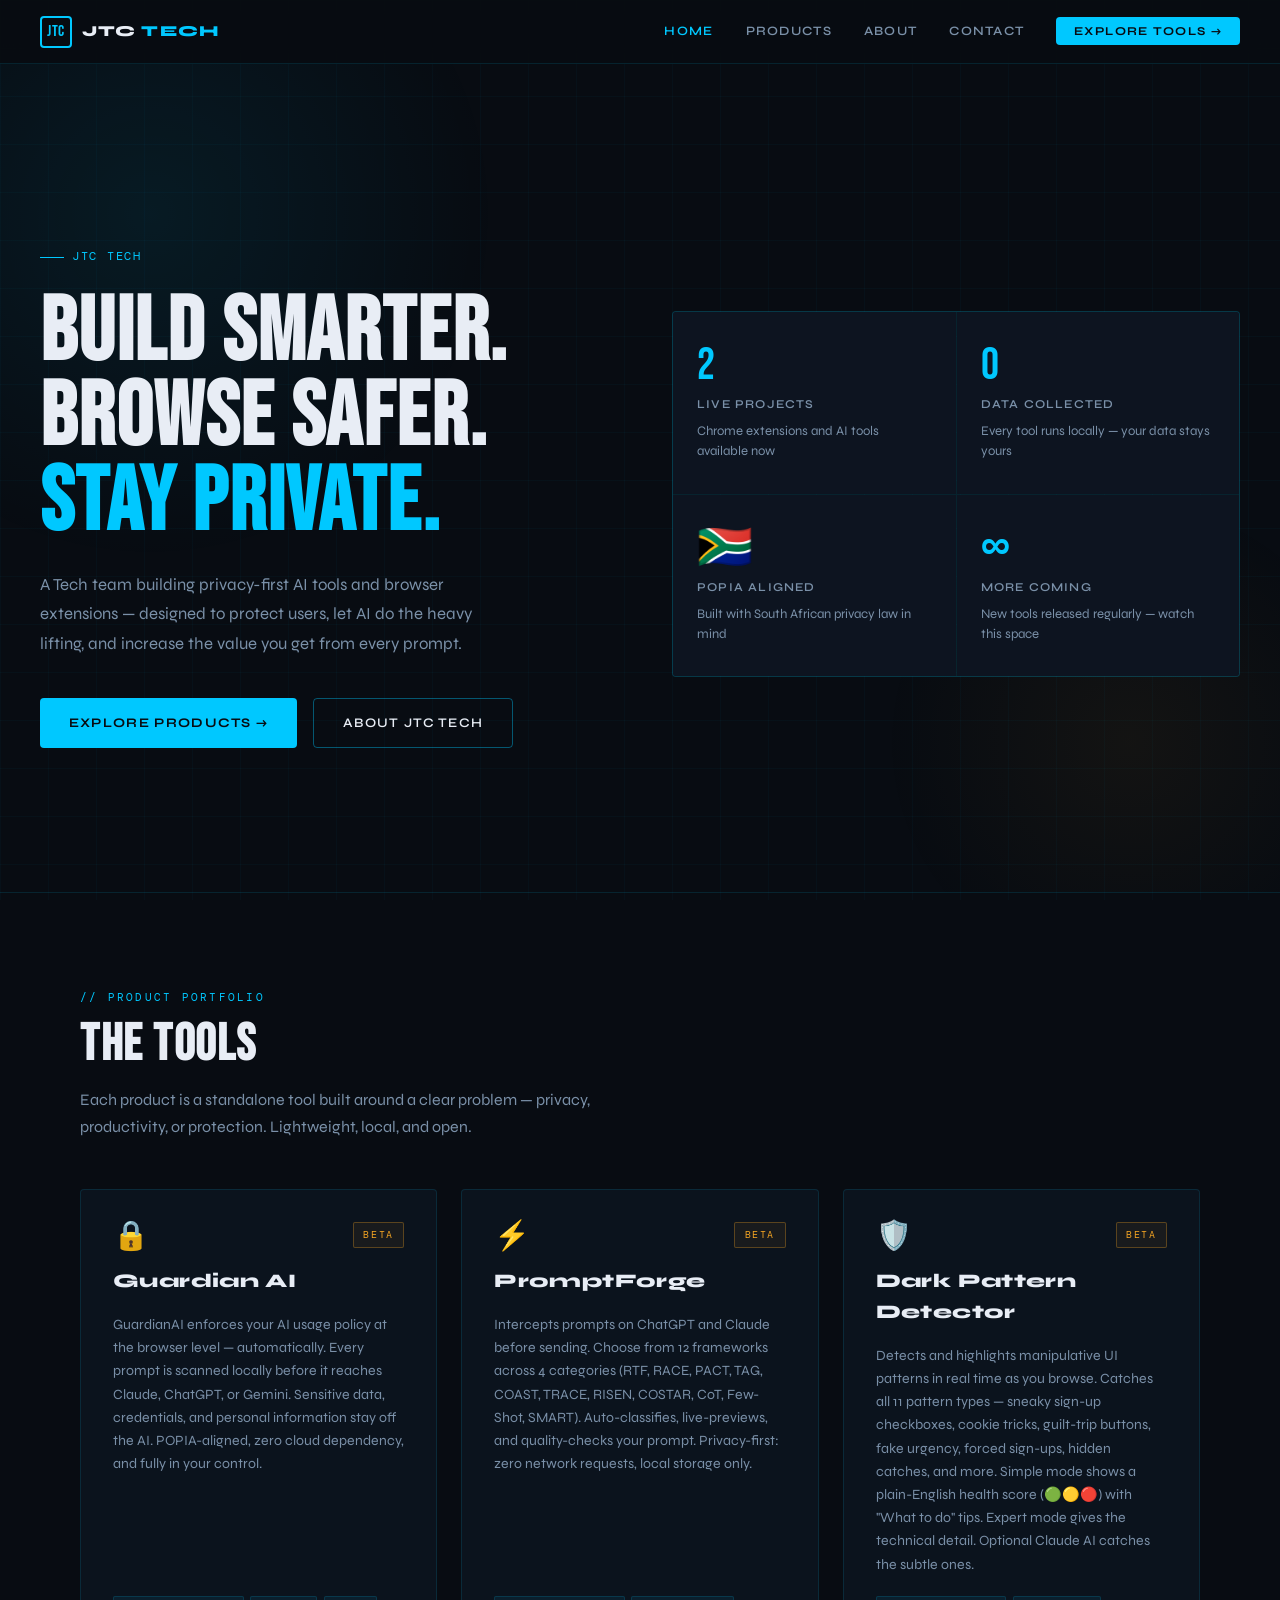
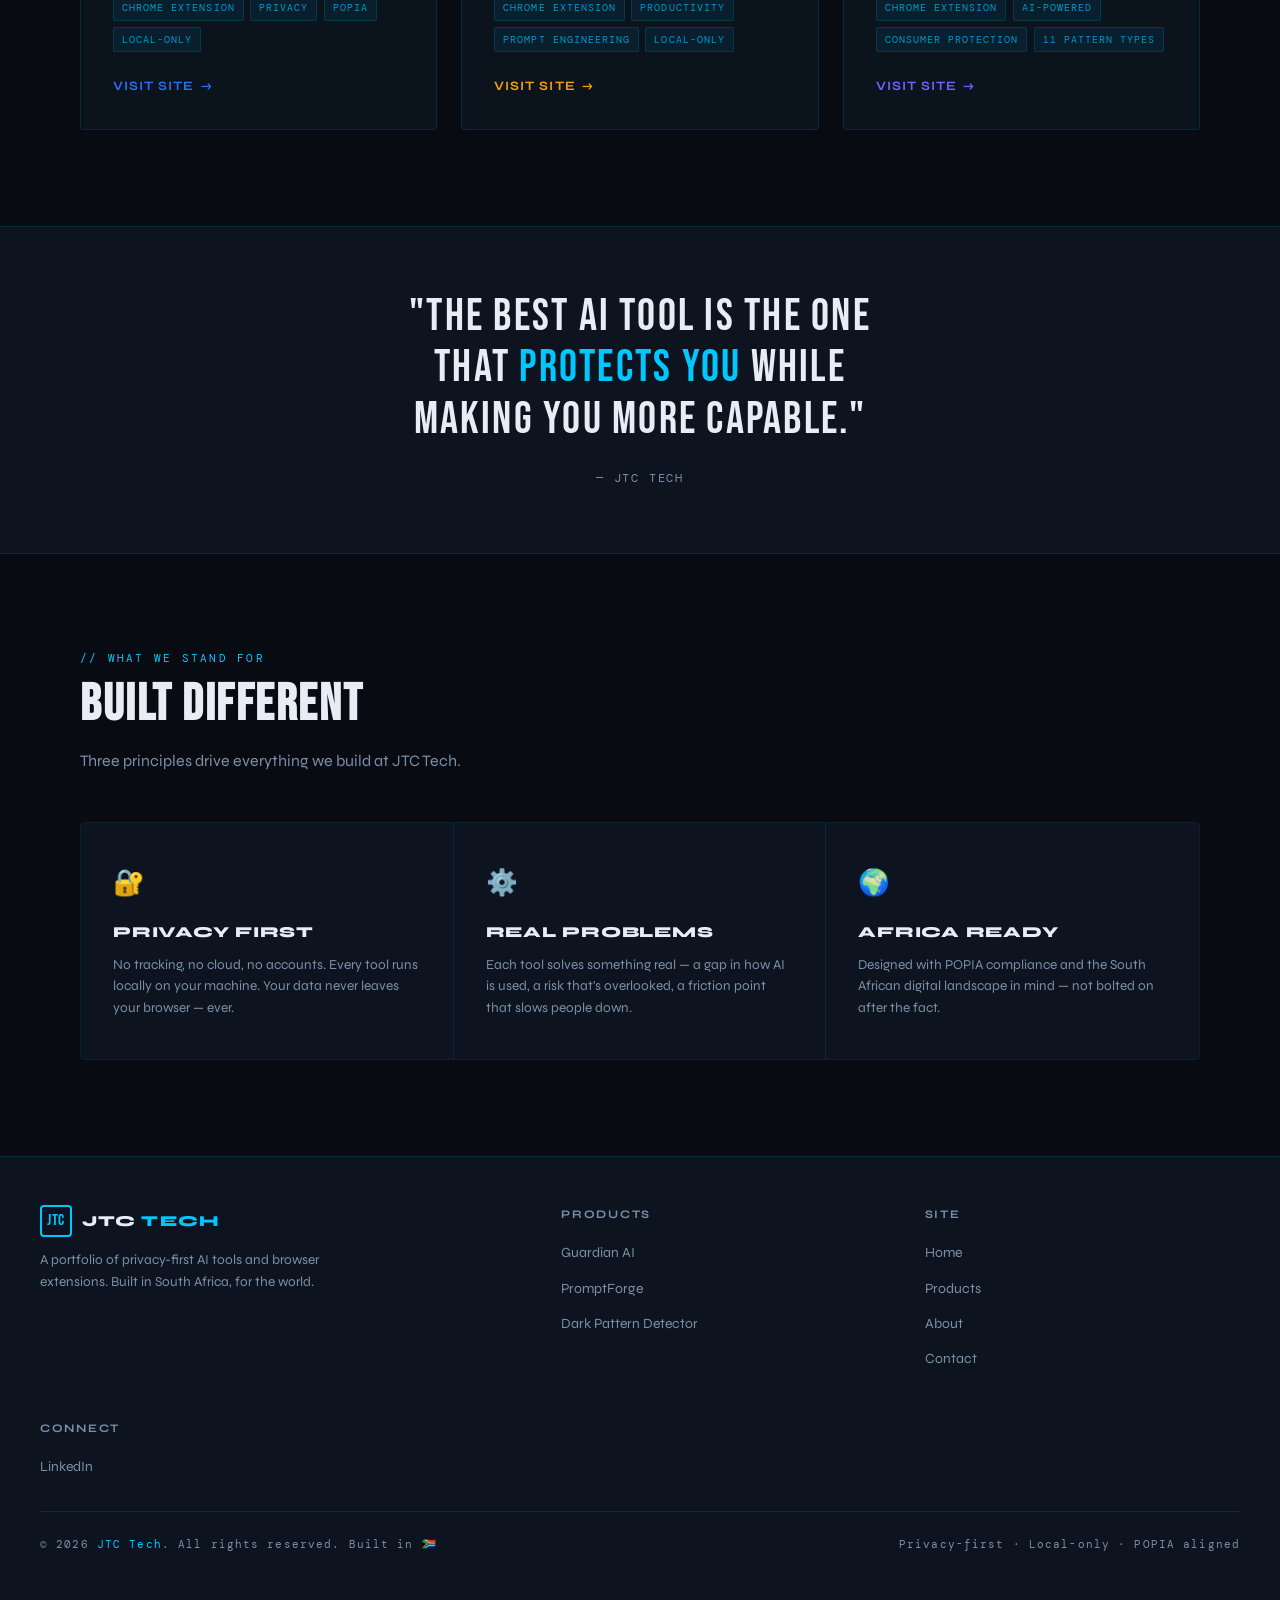
==== commit 0d4f4dfe: "Review fixes: stats, hero tagline, Guardian AI copy, PromptForge badge - Stat: 3 → 2 live projects (" ====
--- a/index.html
+++ b/index.html
@@ -655,7 +655,7 @@
           <em>Stay Private.</em>
         </h1>
         <p class="hero-desc fade-in delay-2">
-          A team in the development space building privacy-first AI tools and browser extensions — designed to protect users, enhance workflows, and make AI work harder for you.
+          A Tech team building privacy-first AI tools and browser extensions — designed to protect users, let AI do the heavy lifting, and increase the value you get from every prompt.
         </p>
         <div class="hero-actions fade-in delay-3">
           <a href="products.html" class="btn-primary">Explore Products →</a>
@@ -664,7 +664,7 @@
       </div>
       <div class="hero-stats fade-in delay-2">
         <div class="stat-cell">
-          <div class="stat-number">3</div>
+          <div class="stat-number">2</div>
           <div class="stat-label">Live Projects</div>
           <div class="stat-desc">Chrome extensions and AI tools available now</div>
         </div>
@@ -707,7 +707,7 @@
         </div>
         <div class="card-title">Guardian AI</div>
         <div class="card-desc">
-          A Chrome extension that scans every prompt you type into Claude, ChatGPT, and Gemini in real time. Catches ID numbers, credentials, and personal data before it reaches the AI — 100% locally, with zero cloud dependency.
+          GuardianAI enforces your AI usage policy at the browser level — automatically. Every prompt is scanned locally before it reaches Claude, ChatGPT, or Gemini. Sensitive data, credentials, and personal information stay off the AI. POPIA-aligned, zero cloud dependency, and fully in your control.
         </div>
         <div class="card-tags">
           <span class="tag">Chrome Extension</span>
@@ -724,7 +724,7 @@
       <div class="product-card" style="--c:#f59e0b" onclick="window.open('https://promptforge.jtctech.co.za','_blank')">
         <div class="card-header">
           <div class="card-icon">⚡</div>
-          <span class="card-status status-beta">v1.2 · Beta</span>
+          <span class="card-status status-beta">Beta</span>
         </div>
         <div class="card-title">PromptForge</div>
         <div class="card-desc">
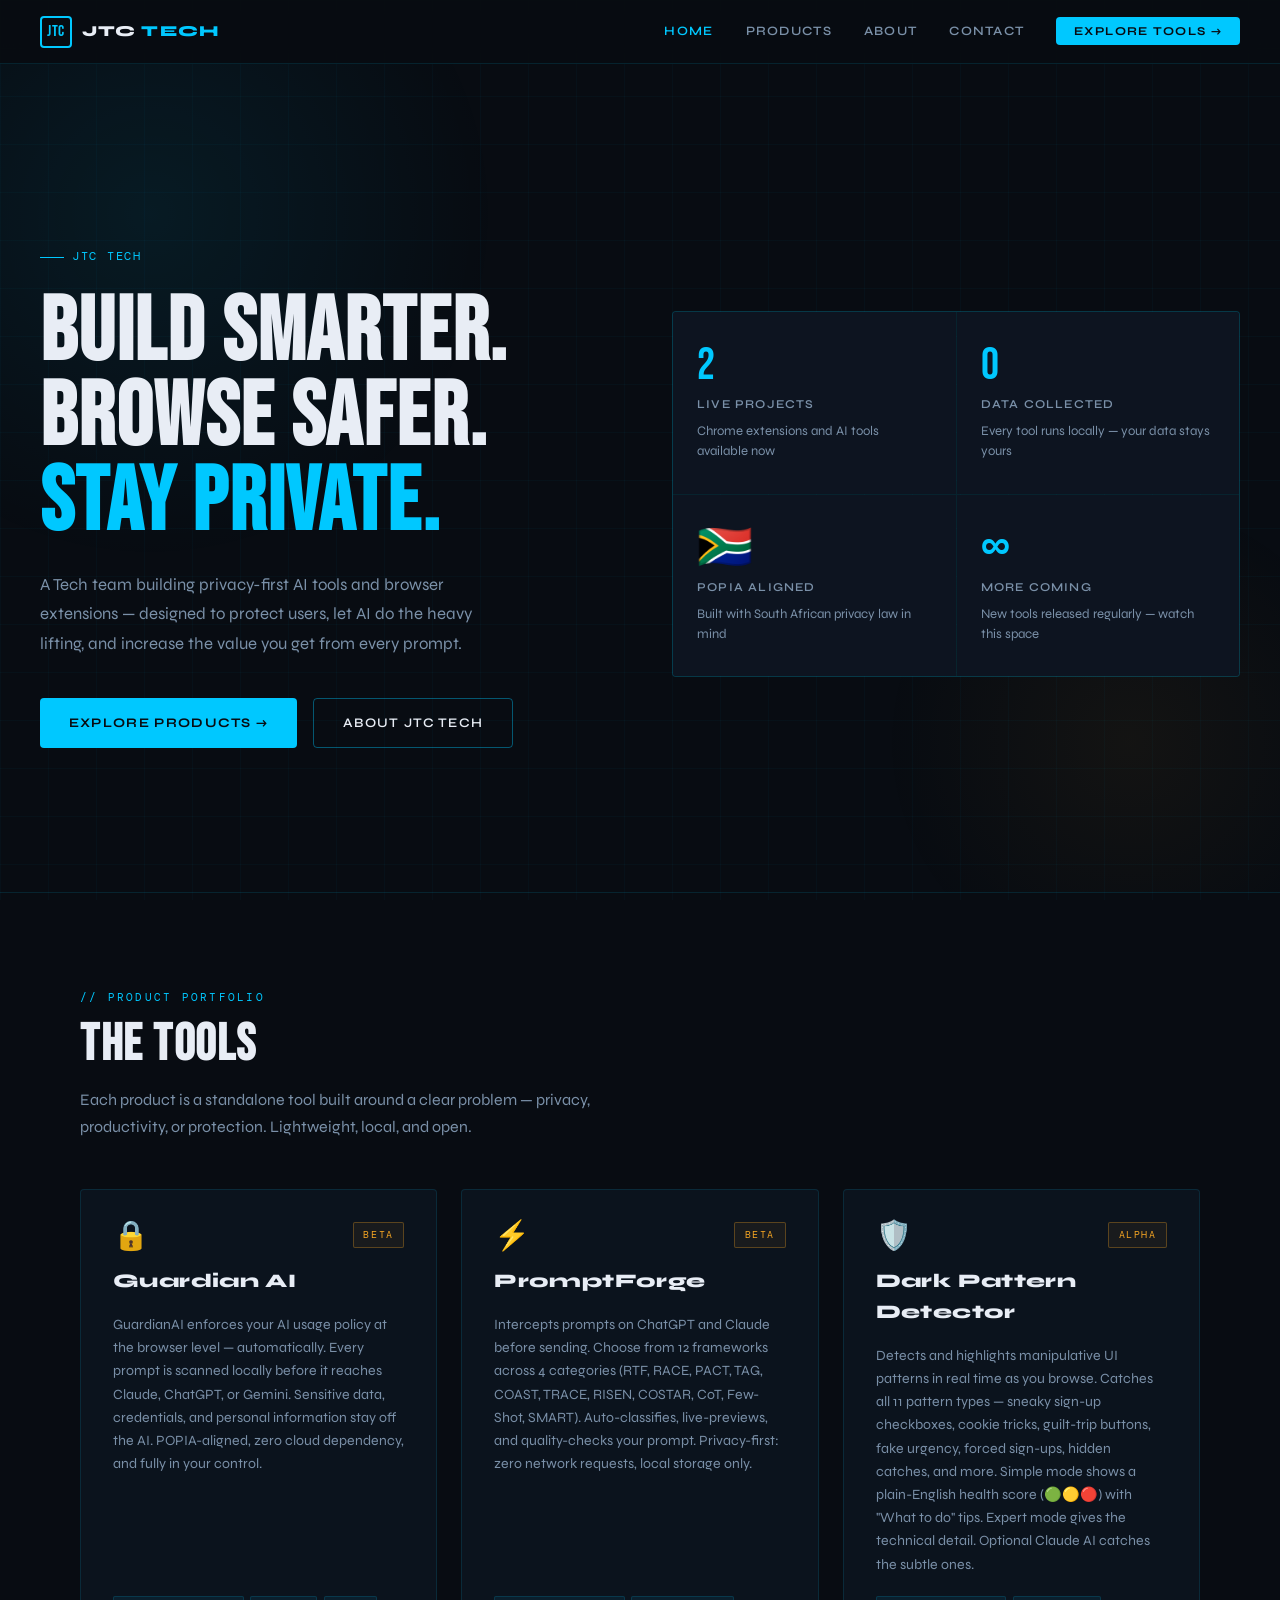
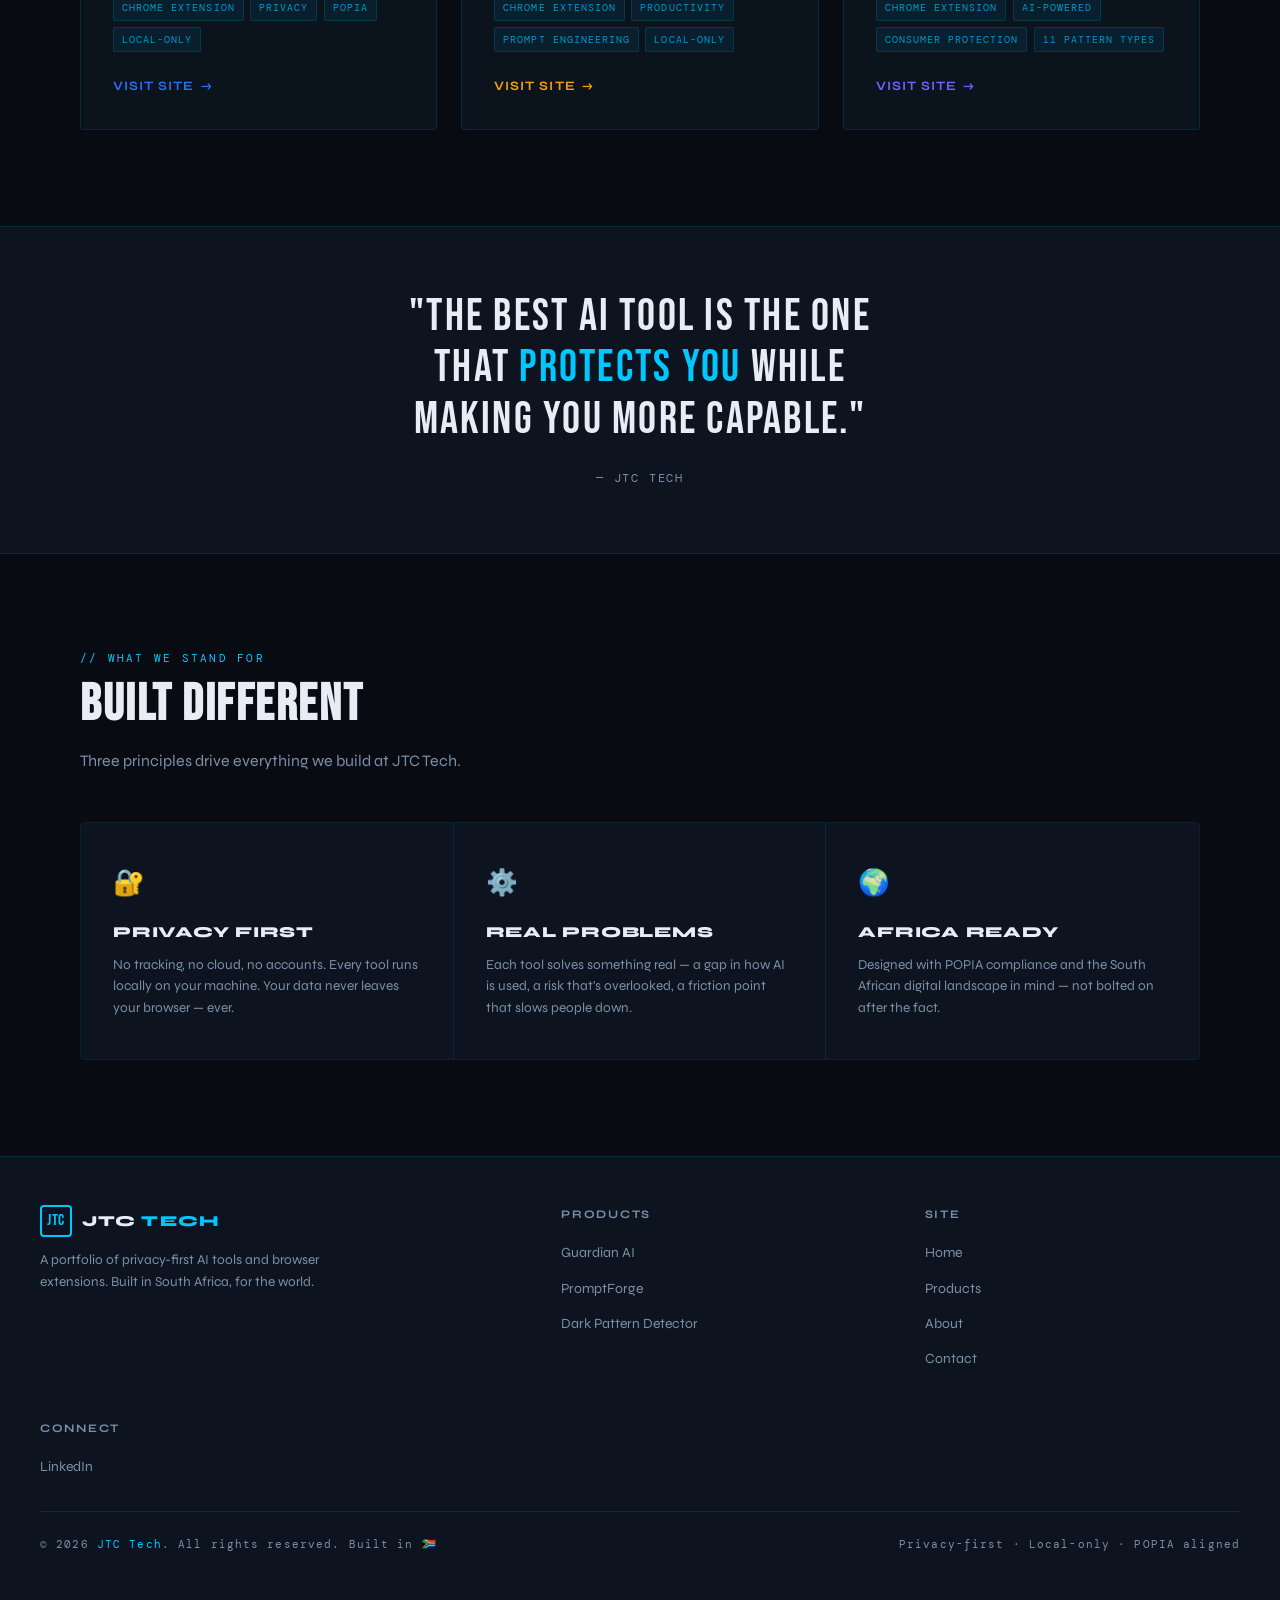
==== commit 817e1efc: "Fix Dark Pattern Detector badge from Beta to Alpha on homepage Co-Authored-By: Claude Sonnet 4.6 <no" ====
--- a/index.html
+++ b/index.html
@@ -745,7 +745,7 @@
       <div class="product-card" style="--c:#6c63ff" onclick="window.open('https://darkpattern.jtctech.co.za','_blank')">
         <div class="card-header">
           <div class="card-icon">🛡️</div>
-          <span class="card-status status-beta">Beta</span>
+          <span class="card-status status-beta">Alpha</span>
         </div>
         <div class="card-title">Dark Pattern Detector</div>
         <div class="card-desc">
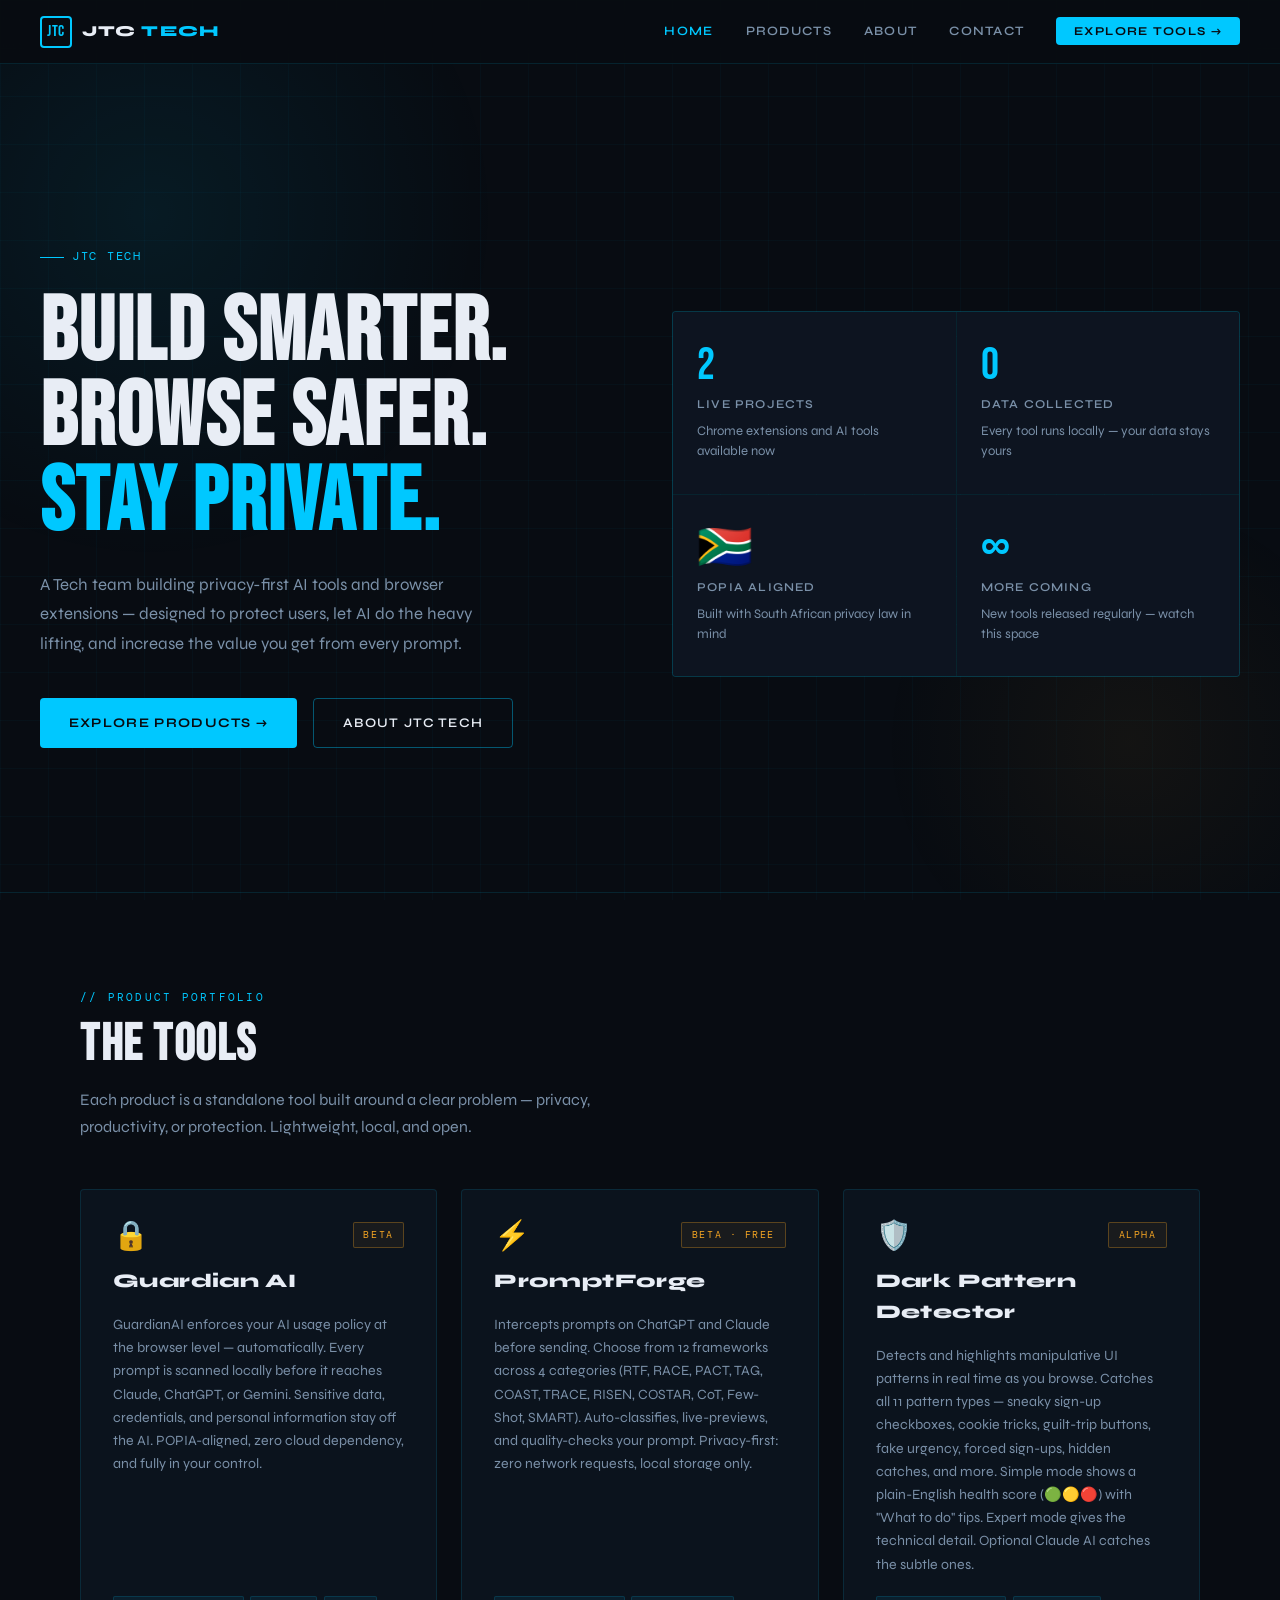
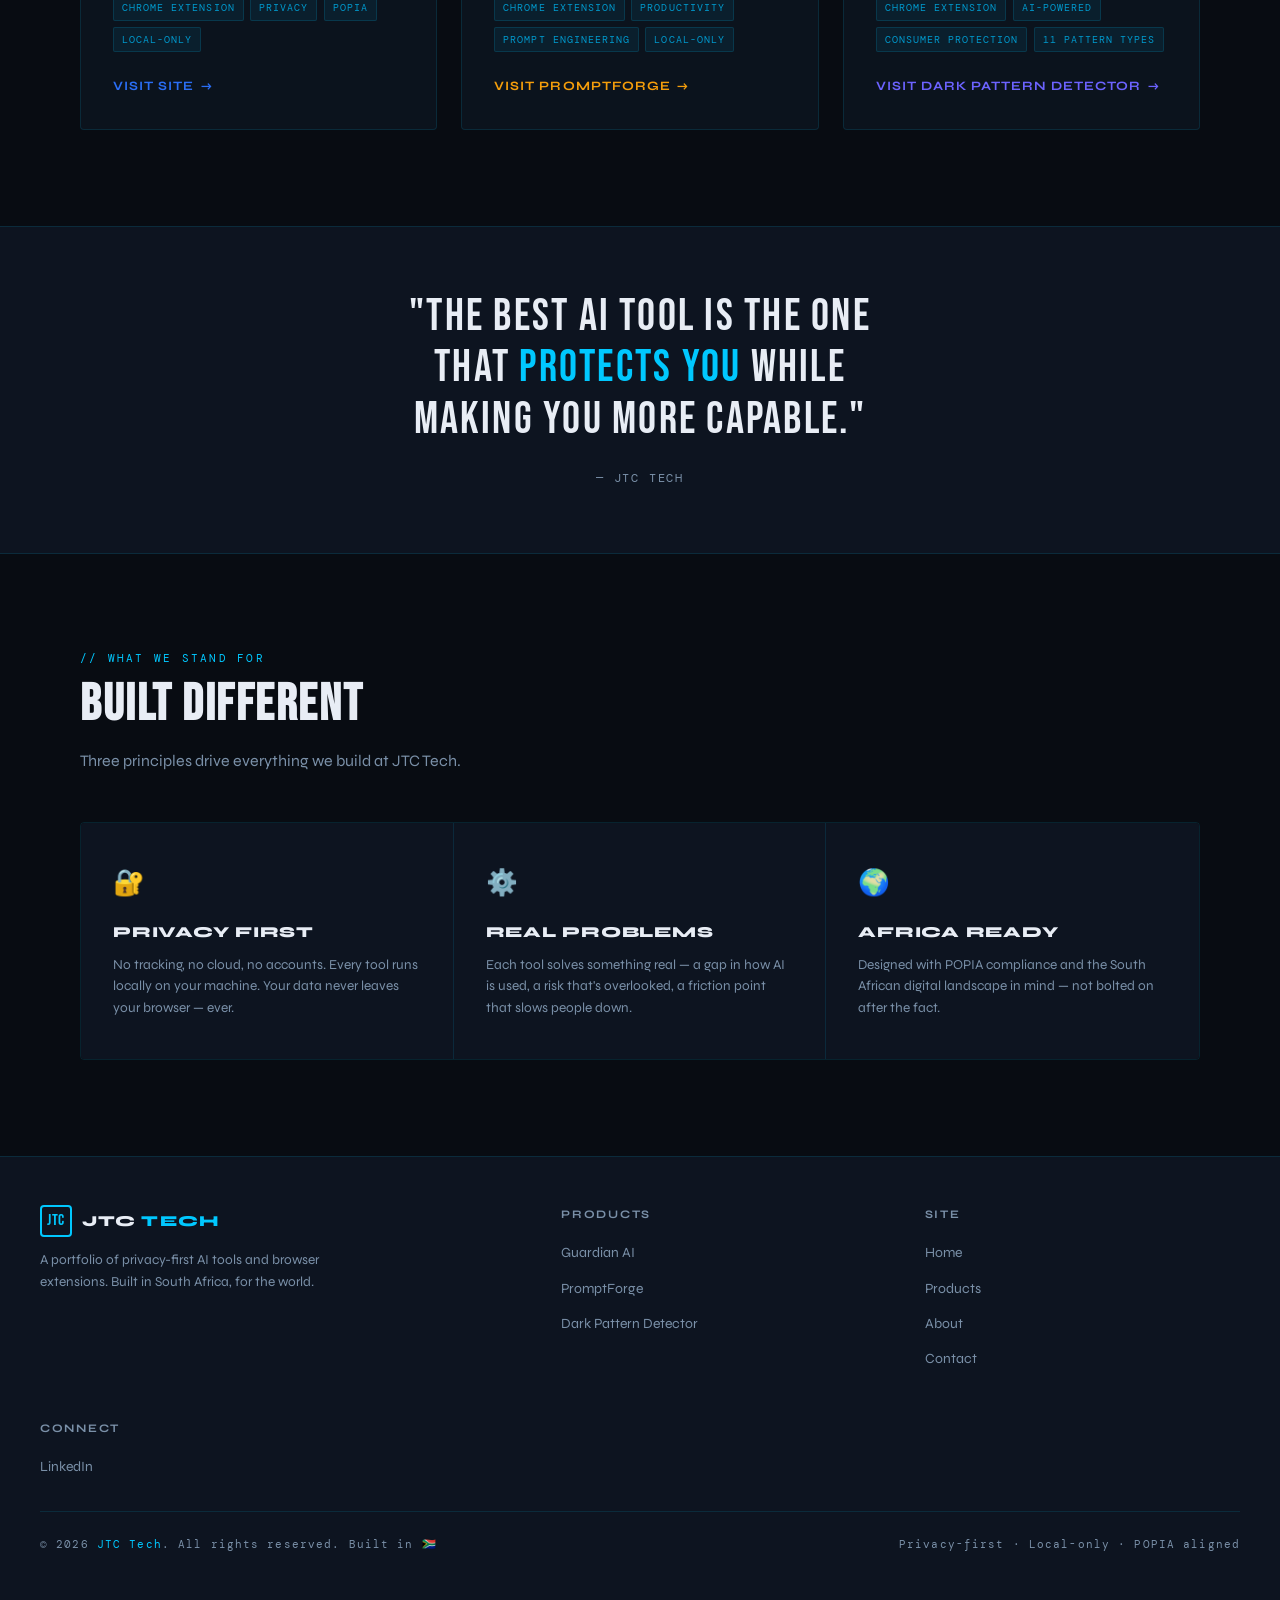
==== commit 0090fa42: "Merge stash: resolve conflicts, add site.css and launch config Co-Authored-By: Claude Sonnet 4.6 <no" ====
--- a/index.html
+++ b/index.html
@@ -3,6 +3,14 @@
 <head>
   <meta charset="UTF-8" />
   <meta name="viewport" content="width=device-width, initial-scale=1.0" />
+  <!-- Google tag (gtag.js) -->
+  <script async src="https://www.googletagmanager.com/gtag/js?id=G-DESBXMP257"></script>
+  <script>
+    window.dataLayer = window.dataLayer || [];
+    function gtag(){dataLayer.push(arguments);}
+    gtag('js', new Date());
+    gtag('config', 'G-DESBXMP257');
+  </script>
   <title>JTC Technologies Group — AI-Powered Chrome Extensions</title>
   <meta name="description" content="JTC Technologies Group builds privacy-first AI productivity tools. Our Chrome extensions — PromptForge, GuardianAI, and Dark Pattern Detector — help you work smarter and safer with AI." />
   <meta name="keywords" content="JTC Technologies Group, Chrome extensions, AI productivity tools, prompt engineering, AI privacy, dark pattern detector, South Africa tech" />
@@ -724,7 +732,7 @@
       <div class="product-card" style="--c:#f59e0b" onclick="window.open('https://promptforge.jtctech.co.za','_blank')">
         <div class="card-header">
           <div class="card-icon">⚡</div>
-          <span class="card-status status-beta">Beta</span>
+          <span class="card-status status-beta">Beta · Free</span>
         </div>
         <div class="card-title">PromptForge</div>
         <div class="card-desc">
@@ -737,7 +745,7 @@
           <span class="tag">Local-only</span>
         </div>
         <a href="https://promptforge.jtctech.co.za" target="_blank" class="card-link">
-          Visit site <span>→</span>
+          Visit PromptForge <span>→</span>
         </a>
       </div>
 
@@ -758,7 +766,7 @@
           <span class="tag">11 Pattern Types</span>
         </div>
         <a href="https://darkpattern.jtctech.co.za" target="_blank" class="card-link">
-          Visit site <span>→</span>
+          Visit Dark Pattern Detector <span>→</span>
         </a>
       </div>
 
